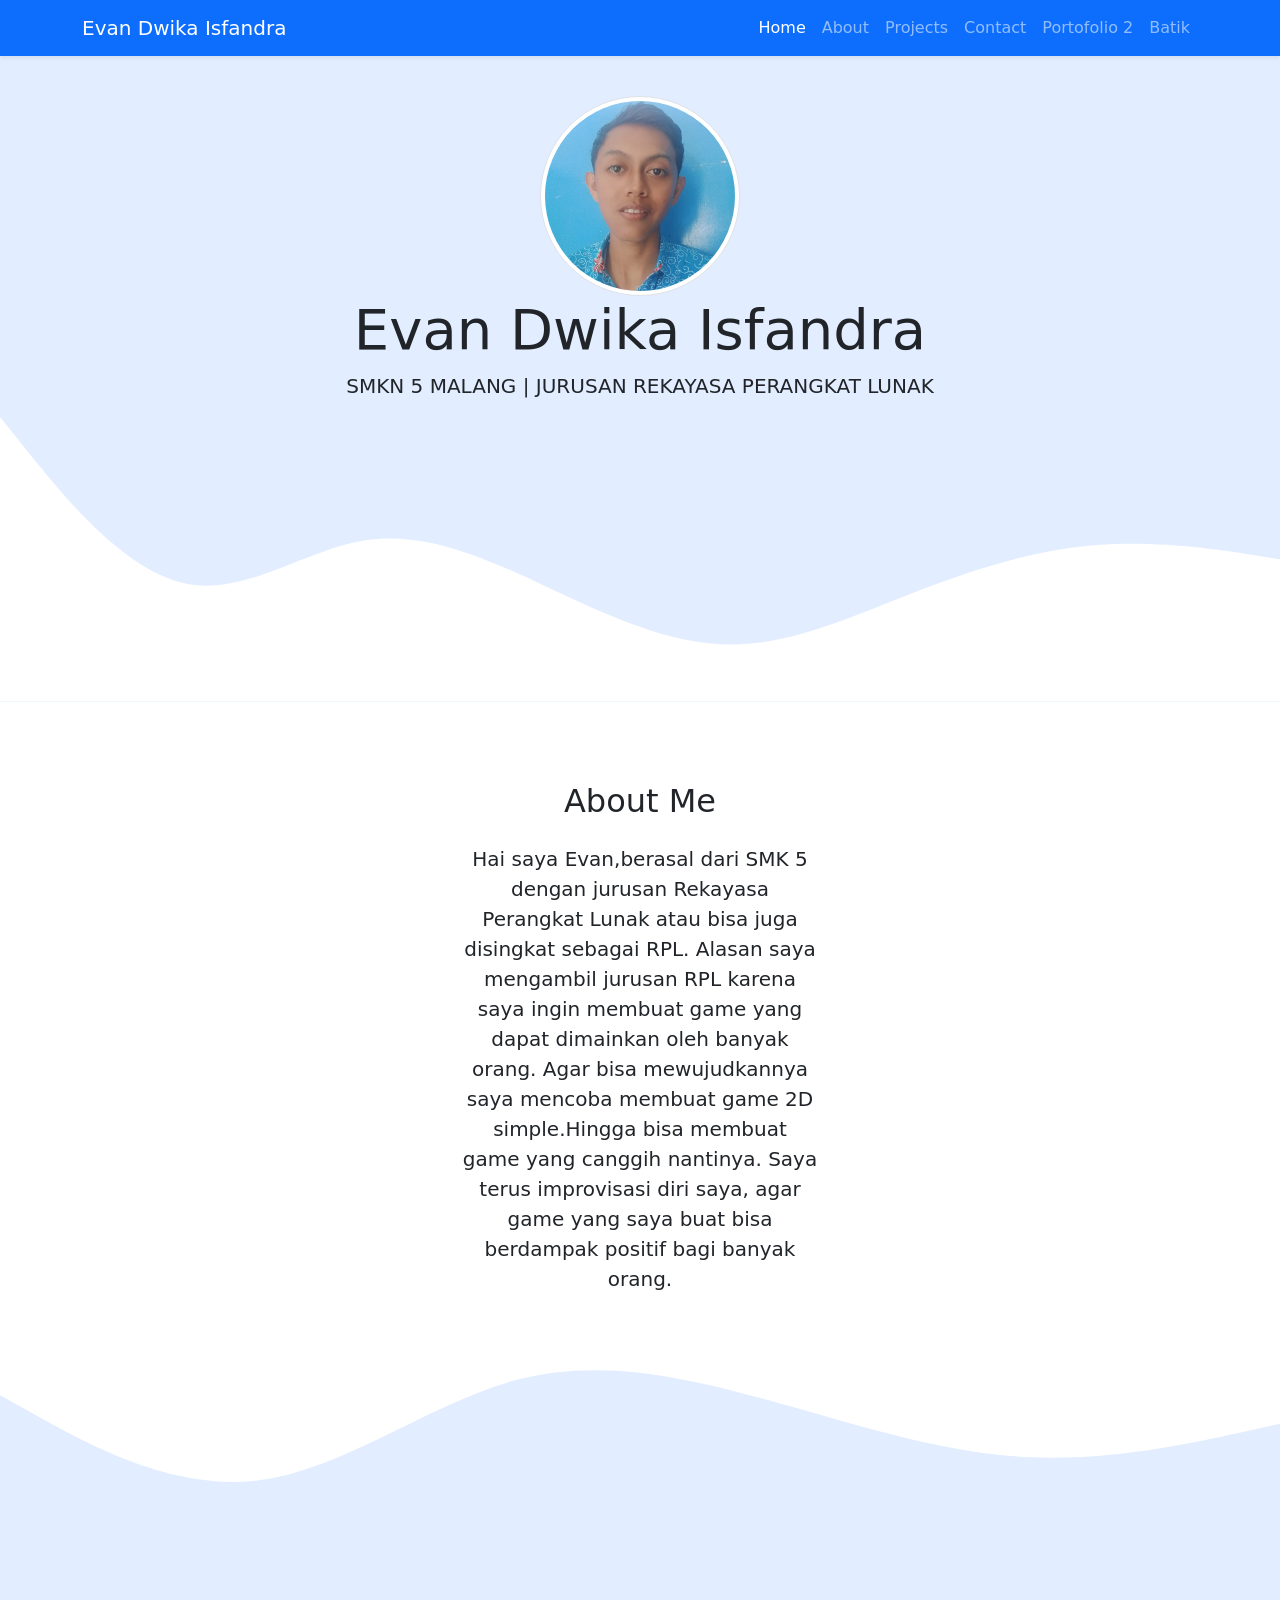
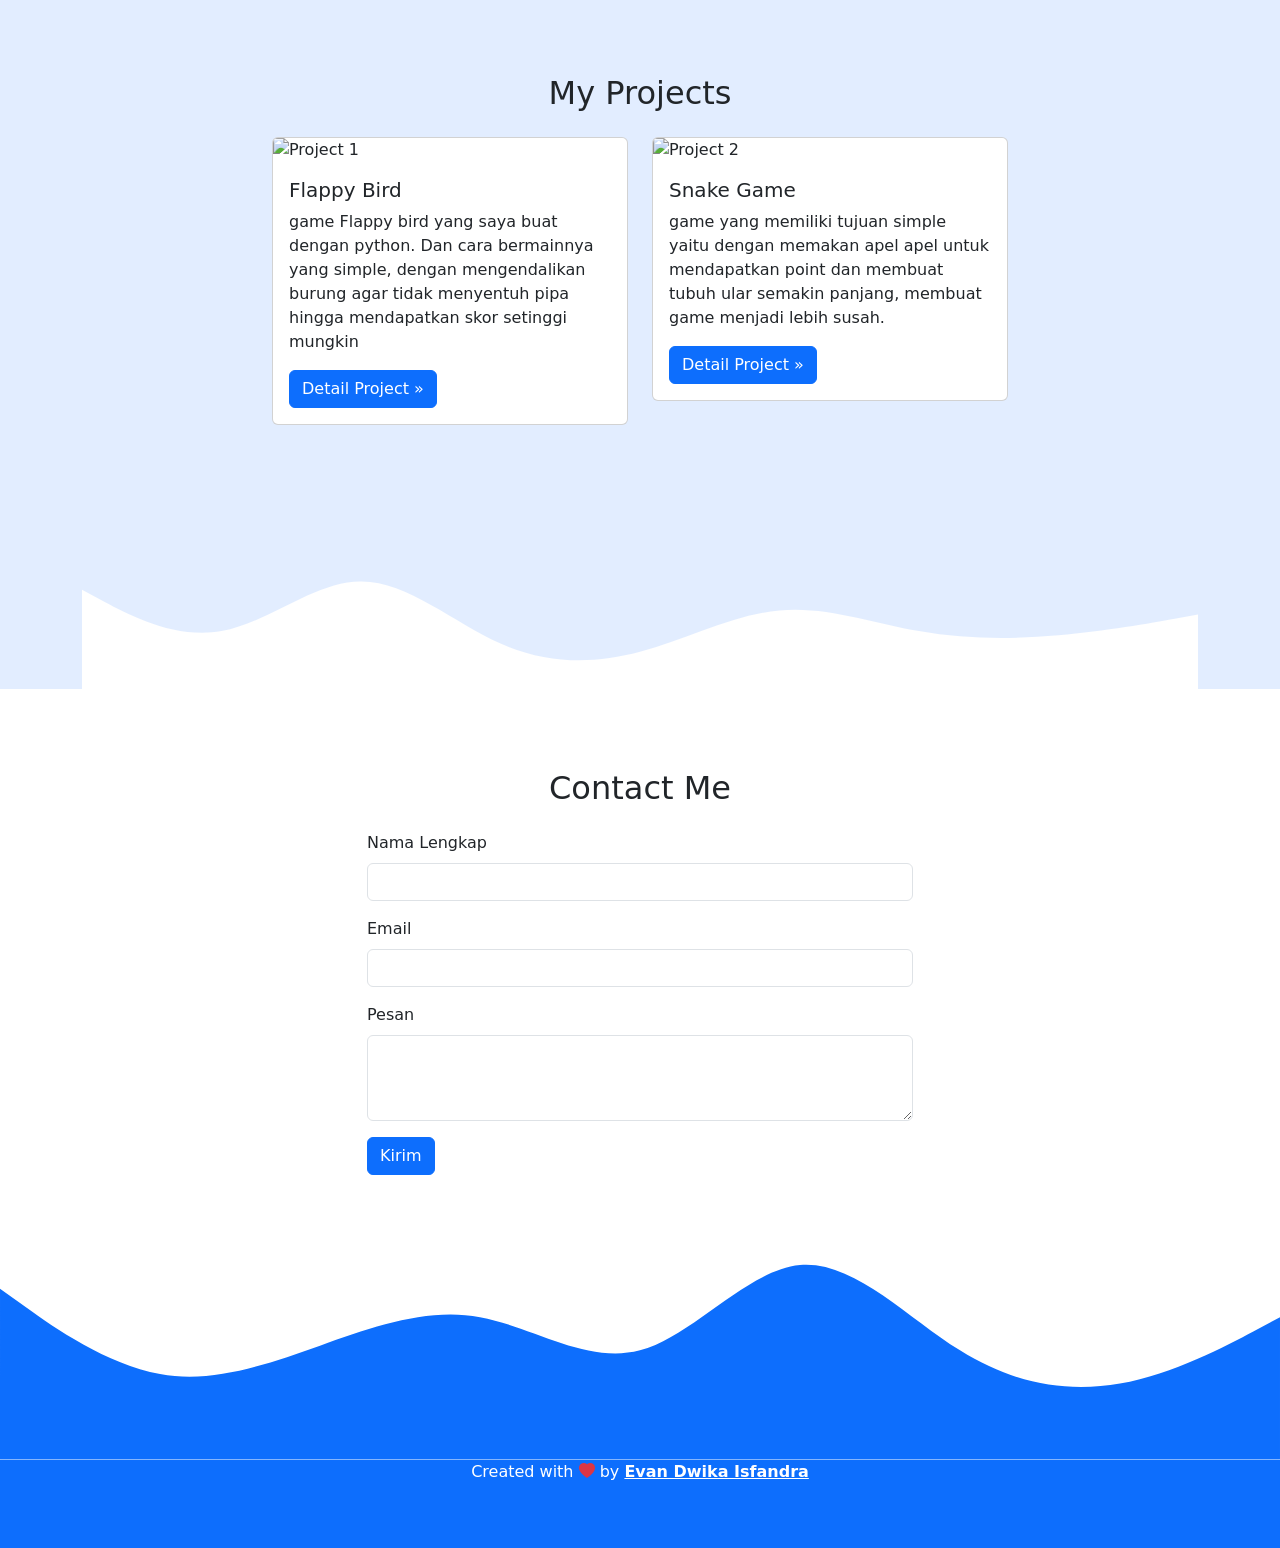
==== index.html @ 7aea58ec "first commit" ====
<!DOCTYPE html>
<html lang="en">

<head>
  <!-- Required meta tags -->
  <meta charset="utf-8" />
  <meta name="viewport" content="width=device-width, initial-scale=1" />

  <!-- Bootstrap CSS -->
  <link href="https://cdn.jsdelivr.net/npm/bootstrap@5.0.0-beta2/dist/css/bootstrap.min.css" rel="stylesheet"
    integrity="sha384-BmbxuPwQa2lc/FVzBcNJ7UAyJxM6wuqIj61tLrc4wSX0szH/Ev+nYRRuWlolflfl" crossorigin="anonymous" />

  <!-- Bootstrap Icons -->
  <link rel="stylesheet" href="https://cdn.jsdelivr.net/npm/bootstrap-icons@1.3.0/font/bootstrap-icons.css" />

  <!-- My CSS -->
  <link rel="stylesheet" href="style.css" />

  <title>My Portfolio | Evan Dwika Isfandra</title>
</head>

<body id="home">
  <!-- Navbar -->
  <nav class="navbar navbar-expand-lg navbar-dark bg-primary shadow-sm fixed-top" id="navbar">
    <div class="container">
      <a class="navbar-brand" href="#">Evan Dwika Isfandra</a>
      <button class="navbar-toggler" type="button" data-bs-toggle="collapse" data-bs-target="#navbarNav"
        aria-controls="navbarNav" aria-expanded="false" aria-label="Toggle navigation">
        <span class="navbar-toggler-icon"></span>
      </button>
      <div class="collapse navbar-collapse" id="navbarNav">
        <ul class="navbar-nav ms-auto">
          <li class="nav-item">
            <a class="nav-link active" aria-current="page" href="#home">Home</a>
          </li>
          <li class="nav-item">
            <a class="nav-link" href="#about">About</a>
          </li>
          <li class="nav-item">
            <a class="nav-link" href="#projects">Projects</a>
          </li>
          <li class="nav-item">
            <a class="nav-link" href="#contact">Contact</a>
          </li>
          <li class="nav-item">
            <a class="nav-link" href="index2.html">Portofolio 2</a>
          </li>
          <li class="nav-item">
            <a class="nav-link" href="batik/">Batik</a>
          </li>
        </ul>
      </div>
    </div>
  </nav>
  <!-- Akhir Navbar -->

  <!-- Jumbotron -->
  <section class="jumbotron text-center">
    <img src="WhatsApp Image 2025-07-24 at 10.12.12.jpeg" alt="Evan Dwika Isfandra" width="200"
      class="rounded-circle img-thumbnail" />
    <h1 class="display-4">Evan Dwika Isfandra</h1>
    <p class="lead">SMKN 5 MALANG | JURUSAN REKAYASA PERANGKAT LUNAK</p>
    <svg xmlns="http://www.w3.org/2000/svg" viewBox="0 0 1440 320">
      <path fill="#ffffff" fill-opacity="1"
        d="M0,0L34.3,42.7C68.6,85,137,171,206,186.7C274.3,203,343,149,411,138.7C480,128,549,160,617,192C685.7,224,754,256,823,256C891.4,256,960,224,1029,197.3C1097.1,171,1166,149,1234,144C1302.9,139,1371,149,1406,154.7L1440,160L1440,320L1405.7,320C1371.4,320,1303,320,1234,320C1165.7,320,1097,320,1029,320C960,320,891,320,823,320C754.3,320,686,320,617,320C548.6,320,480,320,411,320C342.9,320,274,320,206,320C137.1,320,69,320,34,320L0,320Z">
      </path>
    </svg>
  </section>
  <!-- Akhir Jumbotron -->

  <!-- About -->
  <section id="about">
    <div class="container">
      <div class="row text-center mb-3">
        <div class="col">
          <h2>About Me</h2>
        </div>
      </div>
      <div class="row justify-content-center fs-5 text-center">
        <div class="col-md-4">
          <p>Hai saya Evan,berasal dari SMK 5 dengan jurusan Rekayasa Perangkat Lunak atau bisa juga disingkat sebagai RPL. Alasan saya mengambil jurusan RPL karena saya ingin membuat game yang dapat dimainkan oleh banyak orang. Agar bisa mewujudkannya saya mencoba membuat game 2D simple.Hingga bisa membuat game yang canggih nantinya. Saya terus improvisasi diri saya, agar game yang saya buat bisa berdampak positif bagi banyak orang.  </p>
        </div>
      </div>
    </div>
    <svg xmlns="http://www.w3.org/2000/svg" viewBox="0 0 1440 320">
      <path fill="#e2edff" fill-opacity="10"
        d="M0,96L48,122.7C96,149,192,203,288,192C384,181,480,107,576,80C672,53,768,75,864,101.3C960,128,1056,160,1152,165.3C1248,171,1344,149,1392,138.7L1440,128L1440,320L1392,320C1344,320,1248,320,1152,320C1056,320,960,320,864,320C768,320,672,320,576,320C480,320,384,320,288,320C192,320,96,320,48,320L0,320Z">
      </path>
    </svg>
  </section>
  <!-- Akhir About -->

  <!-- Projects -->
  <section id="projects">
    <div class="container">
      <div class="row text-center mb-3">
        <div class="col">
          <h2>My Projects</h2>
        </div>
      </div>
      <div class="row justify-content-center">
        <div class="col-md-4 mb-3">
          <div class="card project-tile">
            <img src="https://thumb.viva.id/vivabandung/665x374/2024/09/13/66e43d80574c4-tampilan-game-flappy-bird_bandung.jpg" class="card-img-top" alt="Project 1" />
            <div class="card-body">
              <h5 class="card-title">Flappy Bird</h5>
              <p class="card-text">game Flappy bird yang saya buat dengan python. Dan cara bermainnya yang simple, dengan mengendalikan burung agar tidak menyentuh pipa hingga mendapatkan skor setinggi mungkin </p>
              <a href="https://sandhikagalih.github.io/twice-tribute-page/" target="_blank"
                class="btn btn-primary">Detail Project &raquo;</a>
            </div>
          </div>
        </div>
        <div class="col-md-4 mb-3">
          <div class="card project-tile">
            <img src="https://encrypted-tbn0.gstatic.com/images?q=tbn:ANd9GcQ0tL0SsrIbvxZwT_bL6ox1vkdPgZ5mLDSTYA&s" class="card-img-top" alt="Project 2" />
            <div class="card-body">
              <h5 class="card-title">Snake Game</h5>
              <p class="card-text">game yang memiliki tujuan simple yaitu dengan memakan apel apel untuk mendapatkan point dan membuat tubuh ular semakin panjang, membuat game menjadi lebih susah.</p>
              <a href="https://sandhikagalih.github.io/twice-survey-form/" target="_blank"
                class="btn btn-primary">Detail Project &raquo;</a>
            </div>
          </div>
        </div>
        
    <svg xmlns="http://www.w3.org/2000/svg" viewBox="0 0 1440 320">
      <path fill="#ffffff" fill-opacity="10"
        d="M0,192L30,208C60,224,120,256,180,245.3C240,235,300,181,360,181.3C420,181,480,235,540,261.3C600,288,660,288,720,272C780,256,840,224,900,218.7C960,213,1020,235,1080,245.3C1140,256,1200,256,1260,250.7C1320,245,1380,235,1410,229.3L1440,224L1440,320L1410,320C1380,320,1320,320,1260,320C1200,320,1140,320,1080,320C1020,320,960,320,900,320C840,320,780,320,720,320C660,320,600,320,540,320C480,320,420,320,360,320C300,320,240,320,180,320C120,320,60,320,30,320L0,320Z">
      </path>
    </svg>
  </section>
  <!-- Akhir Projects -->

  <!-- Contact -->
  <section id="contact">
    <div class="container">
      <div class="row text-center mb-3">
        <div class="col">
          <h2>Contact Me</h2>
        </div>
      </div>
      <div class="row justify-content-center">
        <div class="col-md-6">
          <div class="alert alert-success alert-dismissible fade show d-none my-alert" role="alert">
            <strong>Terimakasih!</strong> Pesan anda sudah kami terima.
            <button type="button" class="btn-close" data-bs-dismiss="alert" aria-label="Close"></button>
          </div>
          <form name="wpu-contact-form">
            <div class="mb-3">
              <label for="name" class="form-label">Nama Lengkap</label>
              <input type="text" class="form-control" id="name" aria-describedby="name" name="nama" />
            </div>
            <div class="mb-3">
              <label for="email" class="form-label">Email</label>
              <input type="email" class="form-control" id="email" aria-describedby="email" name="email" />
            </div>
            <div class="mb-3">
              <label for="pesan" class="form-label">Pesan</label>
              <textarea class="form-control" id="pesan" rows="3" name="pesan"></textarea>
            </div>
            <button type="submit" class="btn btn-primary btn-kirim">Kirim</button>

            <button class="btn btn-primary btn-loading d-none" type="button" disabled>
              <span class="spinner-border spinner-border-sm" role="status" aria-hidden="true"></span>
              Loading...
            </button>
          </form>
        </div>
      </div>
    </div>
    <svg xmlns="http://www.w3.org/2000/svg" viewBox="0 0 1440 320">
      <path fill="#0d6efd" fill-opacity="10"
        d="M0,128L30,149.3C60,171,120,213,180,224C240,235,300,213,360,192C420,171,480,149,540,160C600,171,660,213,720,197.3C780,181,840,107,900,101.3C960,96,1020,160,1080,197.3C1140,235,1200,245,1260,234.7C1320,224,1380,192,1410,176L1440,160L1440,320L1410,320C1380,320,1320,320,1260,320C1200,320,1140,320,1080,320C1020,320,960,320,900,320C840,320,780,320,720,320C660,320,600,320,540,320C480,320,420,320,360,320C300,320,240,320,180,320C120,320,60,320,30,320L0,320Z">
      </path>
    </svg>
  </section>
  <!-- Akhir Contact -->

  <!-- Footer -->
  <footer class="bg-primary text-white text-center pb-5">
    <p>Created with <i class="bi bi-heart-fill text-danger"></i> by <a href="https://www.instagram.com/sandhikagalih/"
        class="text-white fw-bold">Evan Dwika Isfandra</a></p>
  </footer>
  <!-- Akhir Footer -->

  <script src="https://cdn.jsdelivr.net/npm/bootstrap@5.0.0-beta2/dist/js/bootstrap.bundle.min.js"
    integrity="sha384-b5kHyXgcpbZJO/tY9Ul7kGkf1S0CWuKcCD38l8YkeH8z8QjE0GmW1gYU5S9FOnJ0"
    crossorigin="anonymous"></script>

  <script>
    const scriptURL = 'https://script.google.com/macros/s/AKfycbzjWwvjJihKz3-24SxEnHM5XFjNPgQd_dv3uD_fgjLSp_4AAXsC6IC4C_ECvWyLkGsuBg/exec';
    const form = document.forms['wpu-contact-form'];
    const btnKirim = document.querySelector('.btn-kirim');
    const btnLoading = document.querySelector('.btn-loading');
    const myAlert = document.querySelector('.my-alert');

    form.addEventListener('submit', (e) => {
      e.preventDefault();
      // ketika tombol submit diklik
      // tampilkan tombol loading, hilangkan tombol kirim
      btnLoading.classList.toggle('d-none');
      btnKirim.classList.toggle('d-none');
      fetch(scriptURL, { method: 'POST', body: new FormData(form) })
        .then((response) => {
          // tampilkan tombol kirim, hilangkan tombol loading
          btnLoading.classList.toggle('d-none');
          btnKirim.classList.toggle('d-none');
          // tampilkan alert
          myAlert.classList.toggle('d-none');
          // reset formnya
          form.reset();
          console.log('Success!', response);
        })
        .catch((error) => console.error('Error!', error.message));
    });
  </script>
  <script src="https://cdn.freecodecamp.org/testable-projects-fcc/v1/bundle.js"></script>
</body>

</html>
---- style.css ----
.jumbotron {
  padding-top: 6rem;
  background-color: #e2edff;
}

.wave1 {
  position: absolute;
  bottom: 0;
  left: 0;
}

#projects {
  background-color: #e2edff;
}

section {
  padding-top: 5rem;
}

/* Media Query ketika dibuka di mobile */
@media (max-width: 576px) {
  .btn-github {
    width: 90%;
  }

  .navbar {
    background-color: black !important;
  }
}
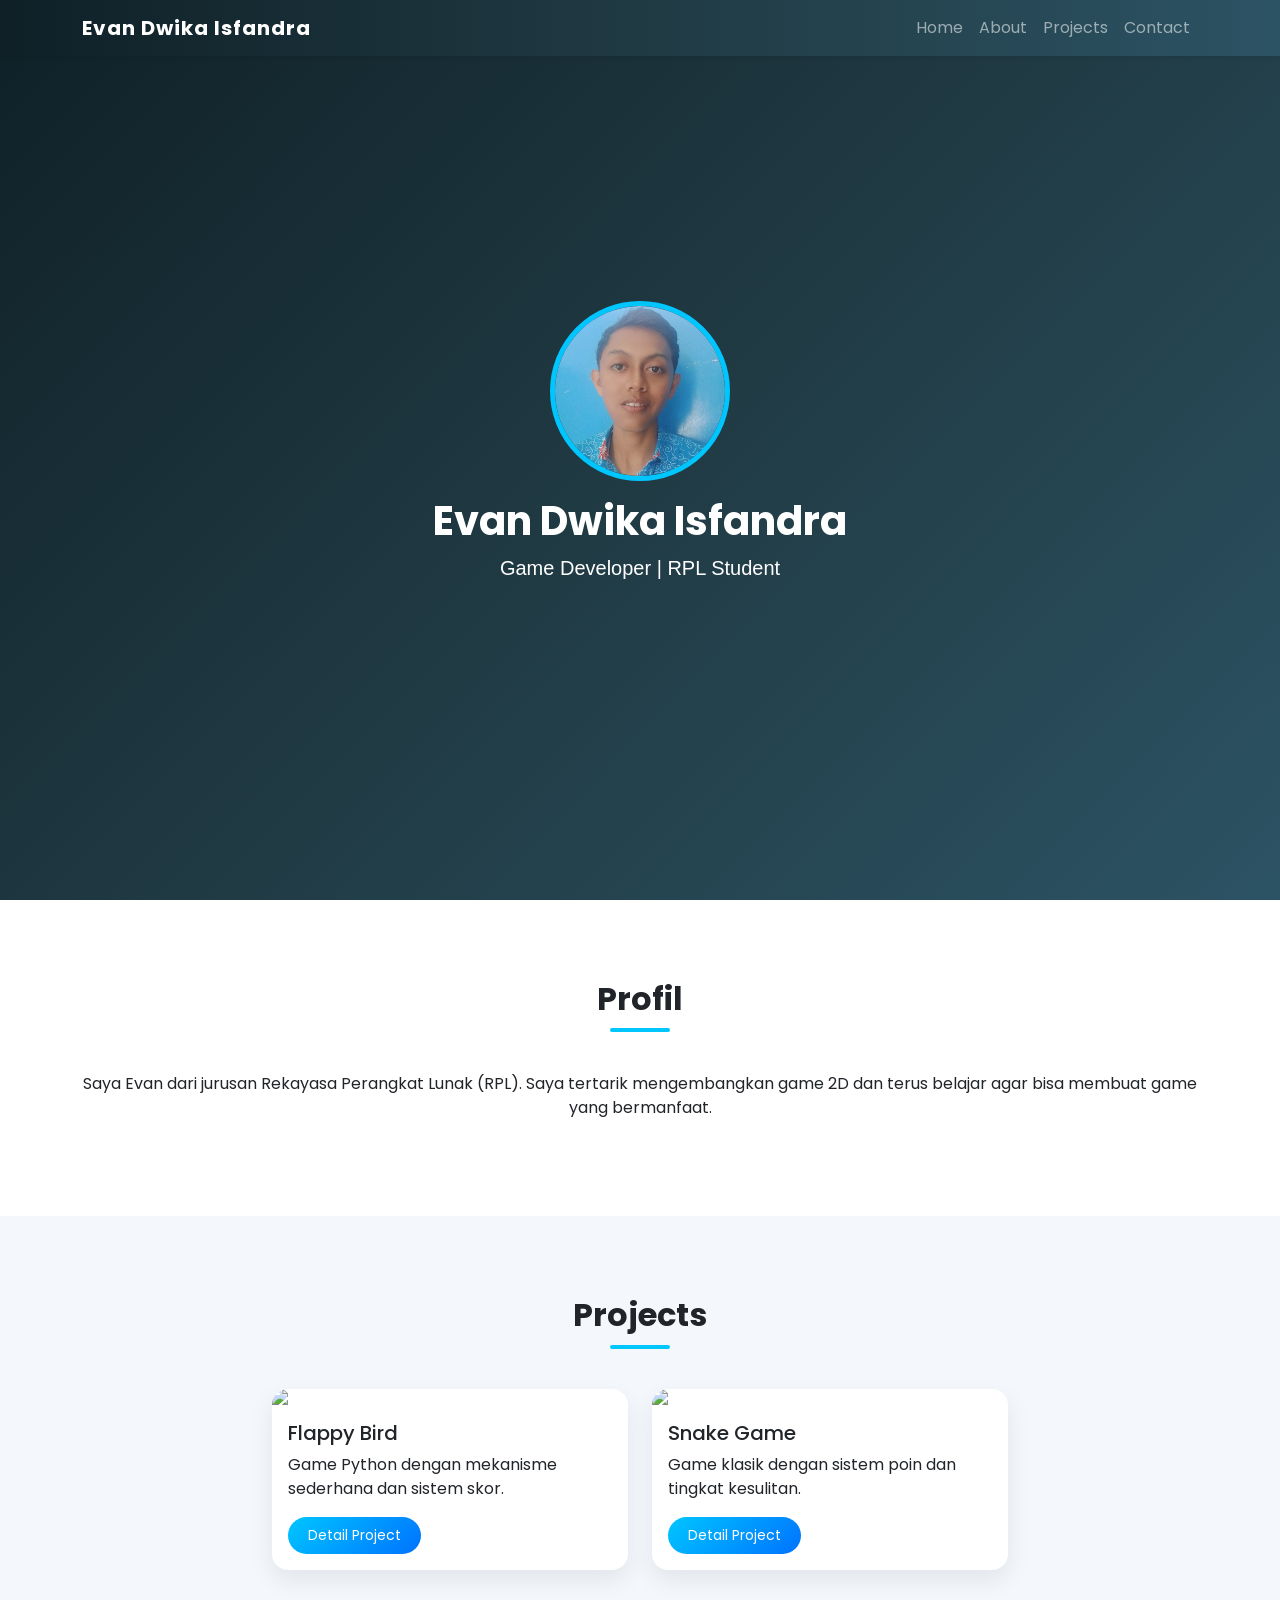
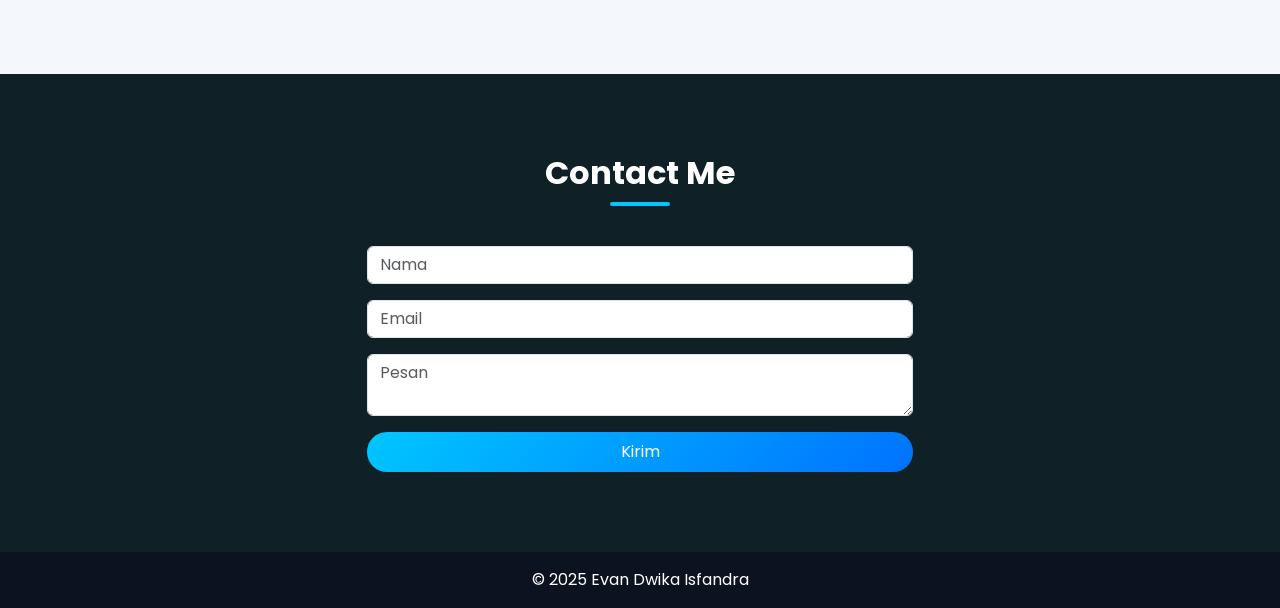
==== commit 749bc01f: "gak ada" ====
--- a/index.html
+++ b/index.html
@@ -1,219 +1,129 @@
 <!DOCTYPE html>
-<html lang="en">
+<html lang="id">
+<head>
+  <meta charset="UTF-8" />
+  <meta name="viewport" content="width=device-width, initial-scale=1.0" />
+  <title>Portofolio Evan Dwika Isfandra</title>
 
-<head>
-  <!-- Required meta tags -->
-  <meta charset="utf-8" />
-  <meta name="viewport" content="width=device-width, initial-scale=1" />
+  <!-- Bootstrap -->
+  <link href="https://cdn.jsdelivr.net/npm/bootstrap@5.3.2/dist/css/bootstrap.min.css" rel="stylesheet">
 
-  <!-- Bootstrap CSS -->
-  <link href="https://cdn.jsdelivr.net/npm/bootstrap@5.0.0-beta2/dist/css/bootstrap.min.css" rel="stylesheet"
-    integrity="sha384-BmbxuPwQa2lc/FVzBcNJ7UAyJxM6wuqIj61tLrc4wSX0szH/Ev+nYRRuWlolflfl" crossorigin="anonymous" />
+  <!-- Google Font -->
+  <link href="https://fonts.googleapis.com/css2?family=Poppins:wght@300;400;600;700&display=swap" rel="stylesheet">
 
-  <!-- Bootstrap Icons -->
-  <link rel="stylesheet" href="https://cdn.jsdelivr.net/npm/bootstrap-icons@1.3.0/font/bootstrap-icons.css" />
-
-  <!-- My CSS -->
-  <link rel="stylesheet" href="style.css" />
-
-  <title>My Portfolio | Evan Dwika Isfandra</title>
+  <style>
+    body { font-family: 'Poppins', sans-serif; background-color: #f4f7fb; scroll-behavior: smooth; }
+    .navbar { background: linear-gradient(90deg, #0f2027, #203a43, #2c5364); }
+    .navbar-brand { font-weight: 700; letter-spacing: 1px; }
+    .jumbotron { min-height: 100vh; background: linear-gradient(135deg, #0f2027, #203a43, #2c5364); color: white; display: flex; flex-direction: column; justify-content: center; align-items: center; text-align: center; padding-top: 5rem; }
+    .jumbotron img { width: 180px; border-radius: 50%; border: 5px solid #00c6ff; margin-bottom: 1rem; }
+    section { padding: 80px 0; }
+    .section-title { font-weight: 700; margin-bottom: 40px; position: relative; text-align: center; }
+    .section-title::after { content: ''; width: 60px; height: 4px; background: #00c6ff; display: block; margin: 10px auto 0; border-radius: 2px; }
+    .card { border: none; border-radius: 16px; box-shadow: 0 10px 25px rgba(0,0,0,0.08); }
+    .card img { border-top-left-radius: 16px; border-top-right-radius: 16px; }
+    .btn-primary { background: linear-gradient(135deg, #00c6ff, #0072ff); border: none; border-radius: 30px; padding: 8px 20px; }
+    #contact { background: #0f2027; color: white; }
+    footer { background: #0b1320; }
+  </style>
 </head>
 
-<body id="home">
-  <!-- Navbar -->
-  <nav class="navbar navbar-expand-lg navbar-dark bg-primary shadow-sm fixed-top" id="navbar">
-    <div class="container">
-      <a class="navbar-brand" href="#">Evan Dwika Isfandra</a>
-      <button class="navbar-toggler" type="button" data-bs-toggle="collapse" data-bs-target="#navbarNav"
-        aria-controls="navbarNav" aria-expanded="false" aria-label="Toggle navigation">
-        <span class="navbar-toggler-icon"></span>
-      </button>
-      <div class="collapse navbar-collapse" id="navbarNav">
-        <ul class="navbar-nav ms-auto">
-          <li class="nav-item">
-            <a class="nav-link active" aria-current="page" href="#home">Home</a>
-          </li>
-          <li class="nav-item">
-            <a class="nav-link" href="#about">About</a>
-          </li>
-          <li class="nav-item">
-            <a class="nav-link" href="#projects">Projects</a>
-          </li>
-          <li class="nav-item">
-            <a class="nav-link" href="#contact">Contact</a>
-          </li>
-          <li class="nav-item">
-            <a class="nav-link" href="index2.html">Portofolio 2</a>
-          </li>
-          <li class="nav-item">
-            <a class="nav-link" href="batik/">Batik</a>
-          </li>
-        </ul>
+<body>
+
+<!-- NAVBAR -->
+<nav class="navbar navbar-expand-lg navbar-dark fixed-top shadow-sm">
+  <div class="container">
+    <a class="navbar-brand" href="#">Evan Dwika Isfandra</a>
+    <button class="navbar-toggler" data-bs-toggle="collapse" data-bs-target="#navbarNav">
+      <span class="navbar-toggler-icon"></span>
+    </button>
+    <div class="collapse navbar-collapse" id="navbarNav">
+      <ul class="navbar-nav ms-auto">
+        <li class="nav-item"><a class="nav-link" href="#home">Home</a></li>
+        <li class="nav-item"><a class="nav-link" href="#about">About</a></li>
+        <li class="nav-item"><a class="nav-link" href="#projects">Projects</a></li>
+        <li class="nav-item"><a class="nav-link" href="#contact">Contact</a></li>
+      </ul>
+    </div>
+  </div>
+</nav>
+
+<!-- JUMBOTRON -->
+<section class="jumbotron" id="home">
+  <img src="WhatsApp Image 2025-07-24 at 10.12.12.jpeg">
+  <h1 class="fw-bold">Evan Dwika Isfandra</h1>
+  <p class="lead">Game Developer | RPL Student</p>
+</section>
+
+<!-- ABOUT -->
+<section id="about" class="bg-white">
+  <div class="container">
+    <h2 class="section-title">Profil</h2>
+    <p class="text-center">
+      Saya Evan dari jurusan Rekayasa Perangkat Lunak (RPL).
+      Saya tertarik mengembangkan game 2D dan terus belajar
+      agar bisa membuat game yang bermanfaat.
+    </p>
+  </div>
+</section>
+
+<!-- PROJECTS -->
+<section id="projects">
+  <div class="container">
+    <h2 class="section-title">Projects</h2>
+    <div class="row justify-content-center">
+
+      <!-- FLAPPY -->
+      <div class="col-md-4 mb-4">
+        <div class="card">
+          <img src="https://thumb.viva.id/vivabandung/665x374/2024/09/13/66e43d80574c4-tampilan-game-flappy-bird_bandung.jpg" class="card-img-top">
+          <div class="card-body">
+            <h5>Flappy Bird</h5>
+            <p>Game Python dengan mekanisme sederhana dan sistem skor.</p>
+            <a href="projects-detail.html#flappy" class="btn btn-primary btn-sm">
+              Detail Project
+            </a>
+          </div>
+        </div>
+      </div>
+
+      <!-- SNAKE -->
+      <div class="col-md-4 mb-4">
+        <div class="card">
+          <img src="https://encrypted-tbn0.gstatic.com/images?q=tbn:ANd9GcQ0tL0SsrIbvxZwT_bL6ox1vkdPgZ5mLDSTYA&s" class="card-img-top">
+          <div class="card-body">
+            <h5>Snake Game</h5>
+            <p>Game klasik dengan sistem poin dan tingkat kesulitan.</p>
+            <a href="projects-detail.html#snake" class="btn btn-primary btn-sm">
+              Detail Project
+            </a>
+          </div>
+        </div>
+      </div>
+
+    </div>
+  </div>
+</section>
+
+<!-- CONTACT -->
+<section id="contact">
+  <div class="container">
+    <h2 class="section-title">Contact Me</h2>
+    <div class="row justify-content-center">
+      <div class="col-md-6">
+        <input class="form-control mb-3" placeholder="Nama">
+        <input class="form-control mb-3" placeholder="Email">
+        <textarea class="form-control mb-3" placeholder="Pesan"></textarea>
+        <button class="btn btn-primary w-100">Kirim</button>
       </div>
     </div>
-  </nav>
-  <!-- Akhir Navbar -->
+  </div>
+</section>
 
-  <!-- Jumbotron -->
-  <section class="jumbotron text-center">
-    <img src="WhatsApp Image 2025-07-24 at 10.12.12.jpeg" alt="Evan Dwika Isfandra" width="200"
-      class="rounded-circle img-thumbnail" />
-    <h1 class="display-4">Evan Dwika Isfandra</h1>
-    <p class="lead">SMKN 5 MALANG | JURUSAN REKAYASA PERANGKAT LUNAK</p>
-    <svg xmlns="http://www.w3.org/2000/svg" viewBox="0 0 1440 320">
-      <path fill="#ffffff" fill-opacity="1"
-        d="M0,0L34.3,42.7C68.6,85,137,171,206,186.7C274.3,203,343,149,411,138.7C480,128,549,160,617,192C685.7,224,754,256,823,256C891.4,256,960,224,1029,197.3C1097.1,171,1166,149,1234,144C1302.9,139,1371,149,1406,154.7L1440,160L1440,320L1405.7,320C1371.4,320,1303,320,1234,320C1165.7,320,1097,320,1029,320C960,320,891,320,823,320C754.3,320,686,320,617,320C548.6,320,480,320,411,320C342.9,320,274,320,206,320C137.1,320,69,320,34,320L0,320Z">
-      </path>
-    </svg>
-  </section>
-  <!-- Akhir Jumbotron -->
+<footer class="text-white text-center py-3">
+  &copy; 2025 Evan Dwika Isfandra
+</footer>
 
-  <!-- About -->
-  <section id="about">
-    <div class="container">
-      <div class="row text-center mb-3">
-        <div class="col">
-          <h2>About Me</h2>
-        </div>
-      </div>
-      <div class="row justify-content-center fs-5 text-center">
-        <div class="col-md-4">
-          <p>Hai saya Evan,berasal dari SMK 5 dengan jurusan Rekayasa Perangkat Lunak atau bisa juga disingkat sebagai RPL. Alasan saya mengambil jurusan RPL karena saya ingin membuat game yang dapat dimainkan oleh banyak orang. Agar bisa mewujudkannya saya mencoba membuat game 2D simple.Hingga bisa membuat game yang canggih nantinya. Saya terus improvisasi diri saya, agar game yang saya buat bisa berdampak positif bagi banyak orang.  </p>
-        </div>
-      </div>
-    </div>
-    <svg xmlns="http://www.w3.org/2000/svg" viewBox="0 0 1440 320">
-      <path fill="#e2edff" fill-opacity="10"
-        d="M0,96L48,122.7C96,149,192,203,288,192C384,181,480,107,576,80C672,53,768,75,864,101.3C960,128,1056,160,1152,165.3C1248,171,1344,149,1392,138.7L1440,128L1440,320L1392,320C1344,320,1248,320,1152,320C1056,320,960,320,864,320C768,320,672,320,576,320C480,320,384,320,288,320C192,320,96,320,48,320L0,320Z">
-      </path>
-    </svg>
-  </section>
-  <!-- Akhir About -->
-
-  <!-- Projects -->
-  <section id="projects">
-    <div class="container">
-      <div class="row text-center mb-3">
-        <div class="col">
-          <h2>My Projects</h2>
-        </div>
-      </div>
-      <div class="row justify-content-center">
-        <div class="col-md-4 mb-3">
-          <div class="card project-tile">
-            <img src="https://thumb.viva.id/vivabandung/665x374/2024/09/13/66e43d80574c4-tampilan-game-flappy-bird_bandung.jpg" class="card-img-top" alt="Project 1" />
-            <div class="card-body">
-              <h5 class="card-title">Flappy Bird</h5>
-              <p class="card-text">game Flappy bird yang saya buat dengan python. Dan cara bermainnya yang simple, dengan mengendalikan burung agar tidak menyentuh pipa hingga mendapatkan skor setinggi mungkin </p>
-              <a href="https://sandhikagalih.github.io/twice-tribute-page/" target="_blank"
-                class="btn btn-primary">Detail Project &raquo;</a>
-            </div>
-          </div>
-        </div>
-        <div class="col-md-4 mb-3">
-          <div class="card project-tile">
-            <img src="https://encrypted-tbn0.gstatic.com/images?q=tbn:ANd9GcQ0tL0SsrIbvxZwT_bL6ox1vkdPgZ5mLDSTYA&s" class="card-img-top" alt="Project 2" />
-            <div class="card-body">
-              <h5 class="card-title">Snake Game</h5>
-              <p class="card-text">game yang memiliki tujuan simple yaitu dengan memakan apel apel untuk mendapatkan point dan membuat tubuh ular semakin panjang, membuat game menjadi lebih susah.</p>
-              <a href="https://sandhikagalih.github.io/twice-survey-form/" target="_blank"
-                class="btn btn-primary">Detail Project &raquo;</a>
-            </div>
-          </div>
-        </div>
-        
-    <svg xmlns="http://www.w3.org/2000/svg" viewBox="0 0 1440 320">
-      <path fill="#ffffff" fill-opacity="10"
-        d="M0,192L30,208C60,224,120,256,180,245.3C240,235,300,181,360,181.3C420,181,480,235,540,261.3C600,288,660,288,720,272C780,256,840,224,900,218.7C960,213,1020,235,1080,245.3C1140,256,1200,256,1260,250.7C1320,245,1380,235,1410,229.3L1440,224L1440,320L1410,320C1380,320,1320,320,1260,320C1200,320,1140,320,1080,320C1020,320,960,320,900,320C840,320,780,320,720,320C660,320,600,320,540,320C480,320,420,320,360,320C300,320,240,320,180,320C120,320,60,320,30,320L0,320Z">
-      </path>
-    </svg>
-  </section>
-  <!-- Akhir Projects -->
-
-  <!-- Contact -->
-  <section id="contact">
-    <div class="container">
-      <div class="row text-center mb-3">
-        <div class="col">
-          <h2>Contact Me</h2>
-        </div>
-      </div>
-      <div class="row justify-content-center">
-        <div class="col-md-6">
-          <div class="alert alert-success alert-dismissible fade show d-none my-alert" role="alert">
-            <strong>Terimakasih!</strong> Pesan anda sudah kami terima.
-            <button type="button" class="btn-close" data-bs-dismiss="alert" aria-label="Close"></button>
-          </div>
-          <form name="wpu-contact-form">
-            <div class="mb-3">
-              <label for="name" class="form-label">Nama Lengkap</label>
-              <input type="text" class="form-control" id="name" aria-describedby="name" name="nama" />
-            </div>
-            <div class="mb-3">
-              <label for="email" class="form-label">Email</label>
-              <input type="email" class="form-control" id="email" aria-describedby="email" name="email" />
-            </div>
-            <div class="mb-3">
-              <label for="pesan" class="form-label">Pesan</label>
-              <textarea class="form-control" id="pesan" rows="3" name="pesan"></textarea>
-            </div>
-            <button type="submit" class="btn btn-primary btn-kirim">Kirim</button>
-
-            <button class="btn btn-primary btn-loading d-none" type="button" disabled>
-              <span class="spinner-border spinner-border-sm" role="status" aria-hidden="true"></span>
-              Loading...
-            </button>
-          </form>
-        </div>
-      </div>
-    </div>
-    <svg xmlns="http://www.w3.org/2000/svg" viewBox="0 0 1440 320">
-      <path fill="#0d6efd" fill-opacity="10"
-        d="M0,128L30,149.3C60,171,120,213,180,224C240,235,300,213,360,192C420,171,480,149,540,160C600,171,660,213,720,197.3C780,181,840,107,900,101.3C960,96,1020,160,1080,197.3C1140,235,1200,245,1260,234.7C1320,224,1380,192,1410,176L1440,160L1440,320L1410,320C1380,320,1320,320,1260,320C1200,320,1140,320,1080,320C1020,320,960,320,900,320C840,320,780,320,720,320C660,320,600,320,540,320C480,320,420,320,360,320C300,320,240,320,180,320C120,320,60,320,30,320L0,320Z">
-      </path>
-    </svg>
-  </section>
-  <!-- Akhir Contact -->
-
-  <!-- Footer -->
-  <footer class="bg-primary text-white text-center pb-5">
-    <p>Created with <i class="bi bi-heart-fill text-danger"></i> by <a href="https://www.instagram.com/sandhikagalih/"
-        class="text-white fw-bold">Evan Dwika Isfandra</a></p>
-  </footer>
-  <!-- Akhir Footer -->
-
-  <script src="https://cdn.jsdelivr.net/npm/bootstrap@5.0.0-beta2/dist/js/bootstrap.bundle.min.js"
-    integrity="sha384-b5kHyXgcpbZJO/tY9Ul7kGkf1S0CWuKcCD38l8YkeH8z8QjE0GmW1gYU5S9FOnJ0"
-    crossorigin="anonymous"></script>
-
-  <script>
-    const scriptURL = 'https://script.google.com/macros/s/AKfycbzjWwvjJihKz3-24SxEnHM5XFjNPgQd_dv3uD_fgjLSp_4AAXsC6IC4C_ECvWyLkGsuBg/exec';
-    const form = document.forms['wpu-contact-form'];
-    const btnKirim = document.querySelector('.btn-kirim');
-    const btnLoading = document.querySelector('.btn-loading');
-    const myAlert = document.querySelector('.my-alert');
-
-    form.addEventListener('submit', (e) => {
-      e.preventDefault();
-      // ketika tombol submit diklik
-      // tampilkan tombol loading, hilangkan tombol kirim
-      btnLoading.classList.toggle('d-none');
-      btnKirim.classList.toggle('d-none');
-      fetch(scriptURL, { method: 'POST', body: new FormData(form) })
-        .then((response) => {
-          // tampilkan tombol kirim, hilangkan tombol loading
-          btnLoading.classList.toggle('d-none');
-          btnKirim.classList.toggle('d-none');
-          // tampilkan alert
-          myAlert.classList.toggle('d-none');
-          // reset formnya
-          form.reset();
-          console.log('Success!', response);
-        })
-        .catch((error) => console.error('Error!', error.message));
-    });
-  </script>
-  <script src="https://cdn.freecodecamp.org/testable-projects-fcc/v1/bundle.js"></script>
+<script src="https://cdn.jsdelivr.net/npm/bootstrap@5.3.2/dist/js/bootstrap.bundle.min.js"></script>
 </body>
-
 </html>
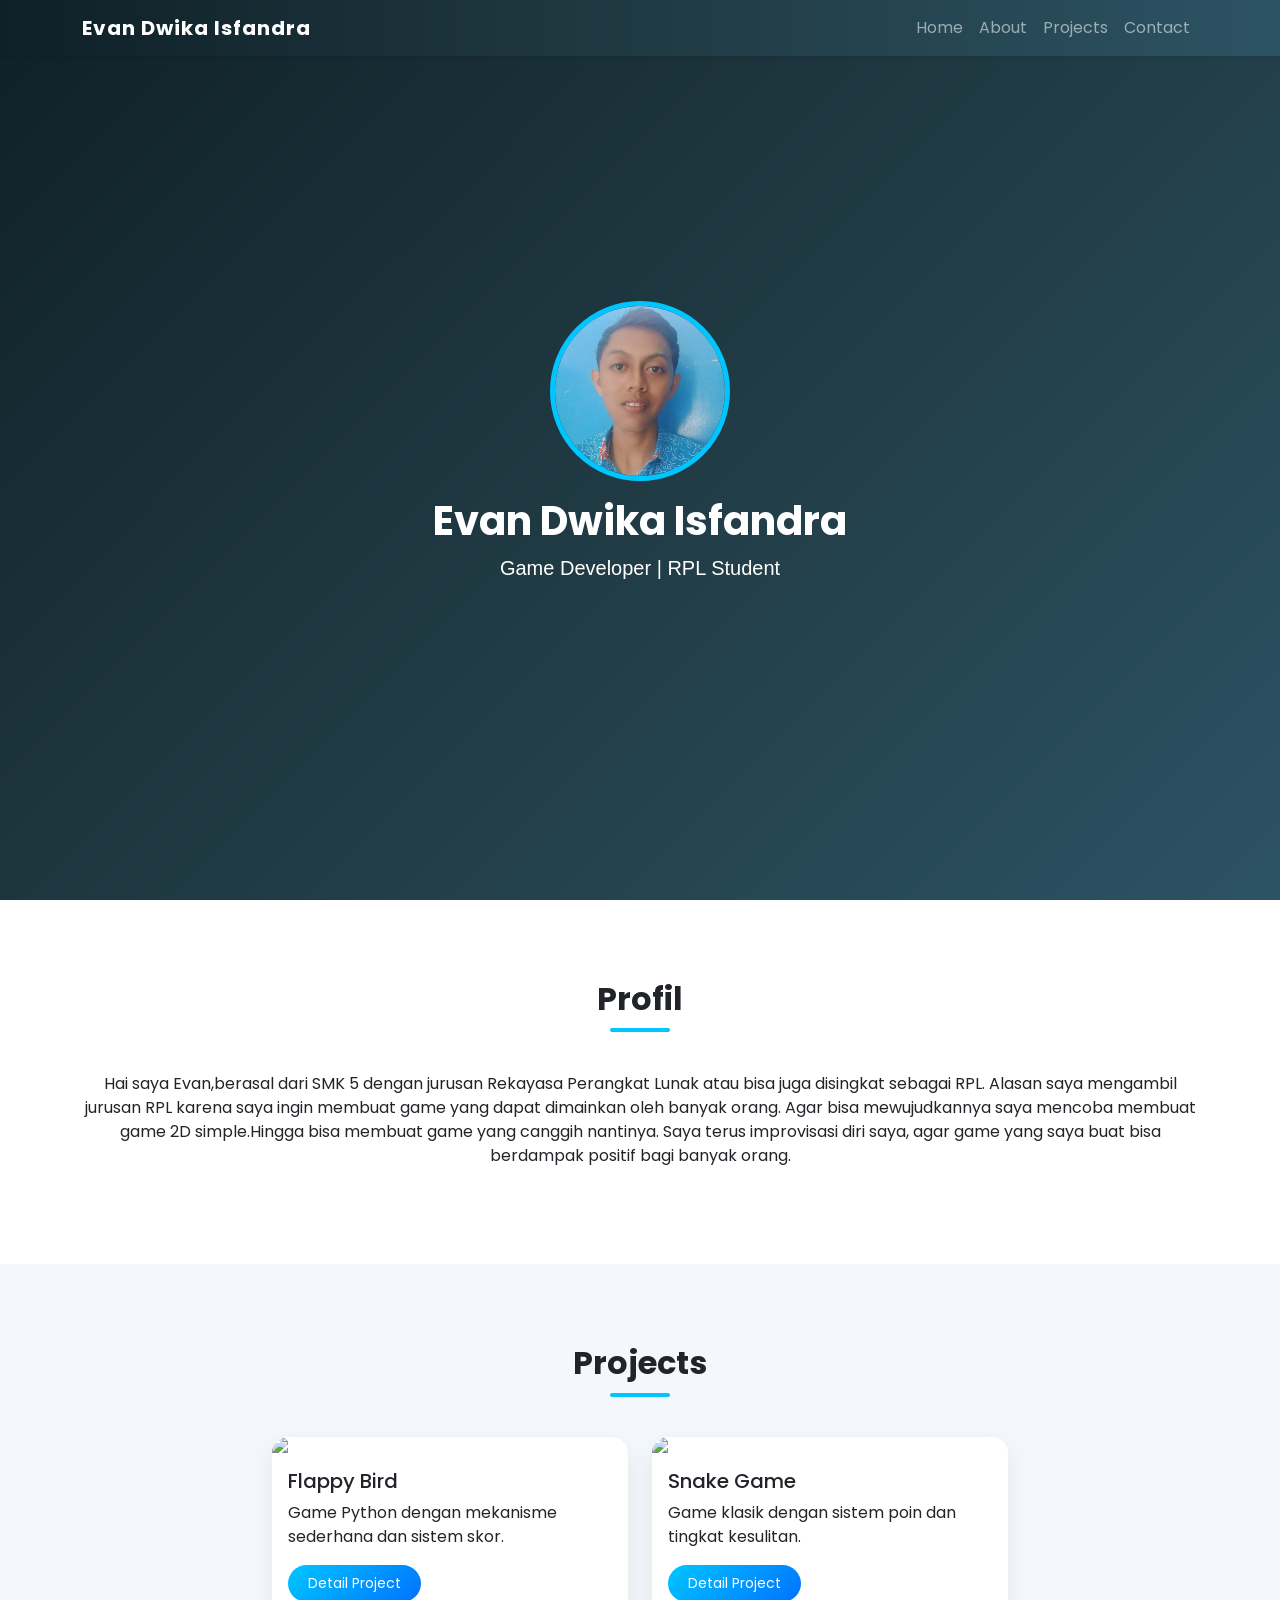
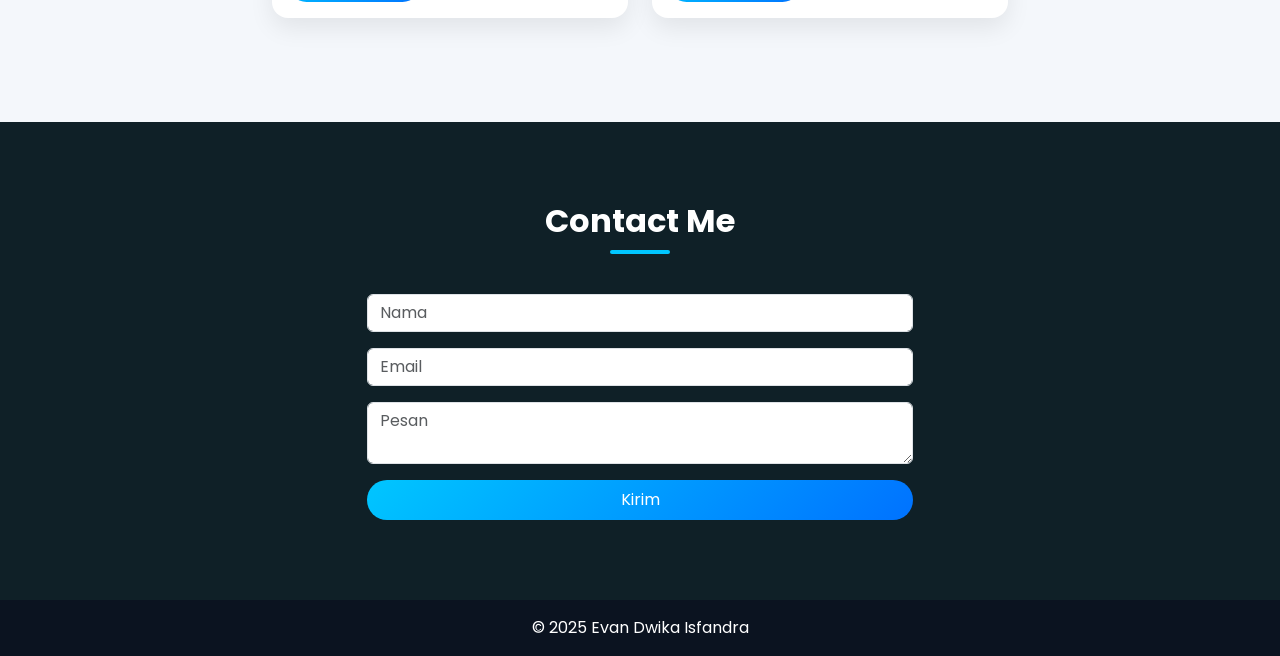
==== commit 378ae438: "update ey" ====
--- a/index.html
+++ b/index.html
@@ -60,9 +60,7 @@
   <div class="container">
     <h2 class="section-title">Profil</h2>
     <p class="text-center">
-      Saya Evan dari jurusan Rekayasa Perangkat Lunak (RPL).
-      Saya tertarik mengembangkan game 2D dan terus belajar
-      agar bisa membuat game yang bermanfaat.
+      Hai saya Evan,berasal dari SMK 5 dengan jurusan Rekayasa Perangkat Lunak atau bisa juga disingkat sebagai RPL. Alasan saya mengambil jurusan RPL karena saya ingin membuat game yang dapat dimainkan oleh banyak orang. Agar bisa mewujudkannya saya mencoba membuat game 2D simple.Hingga bisa membuat game yang canggih nantinya. Saya terus improvisasi diri saya, agar game yang saya buat bisa berdampak positif bagi banyak orang. 
     </p>
   </div>
 </section>
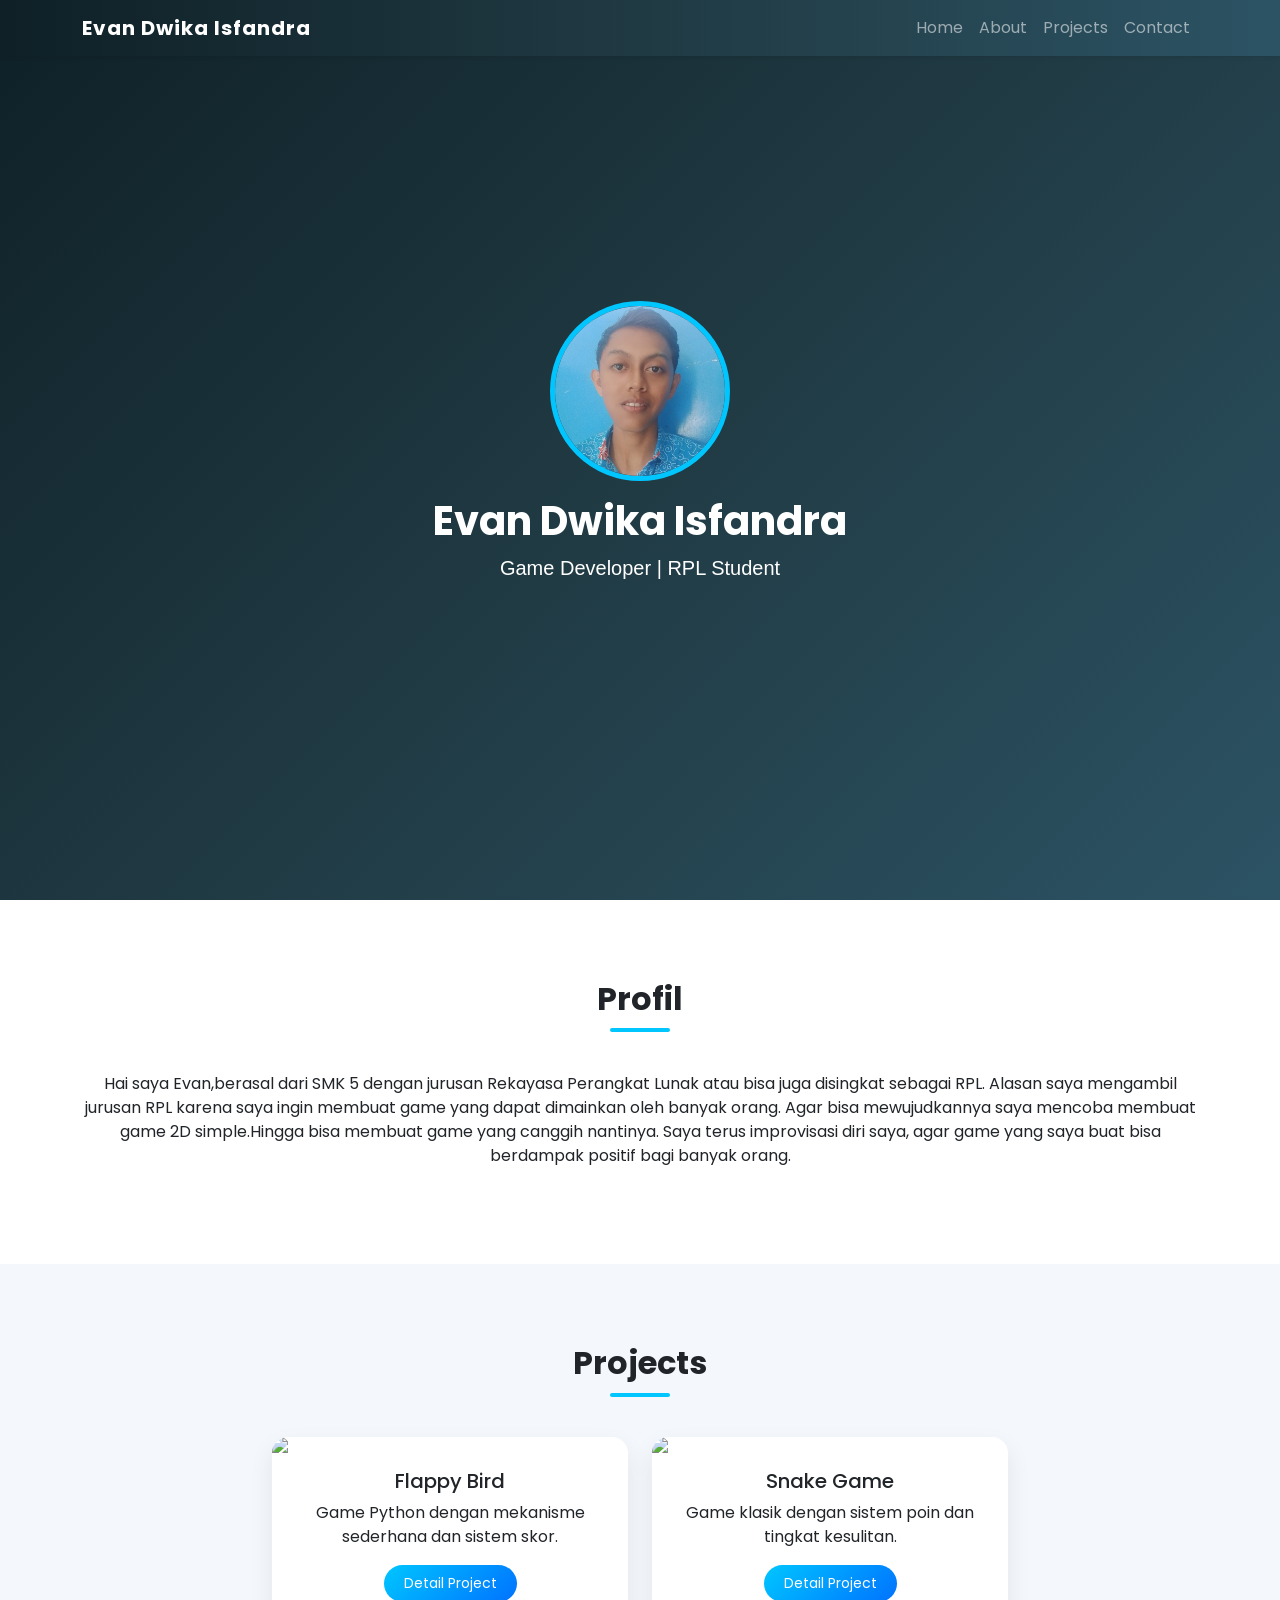
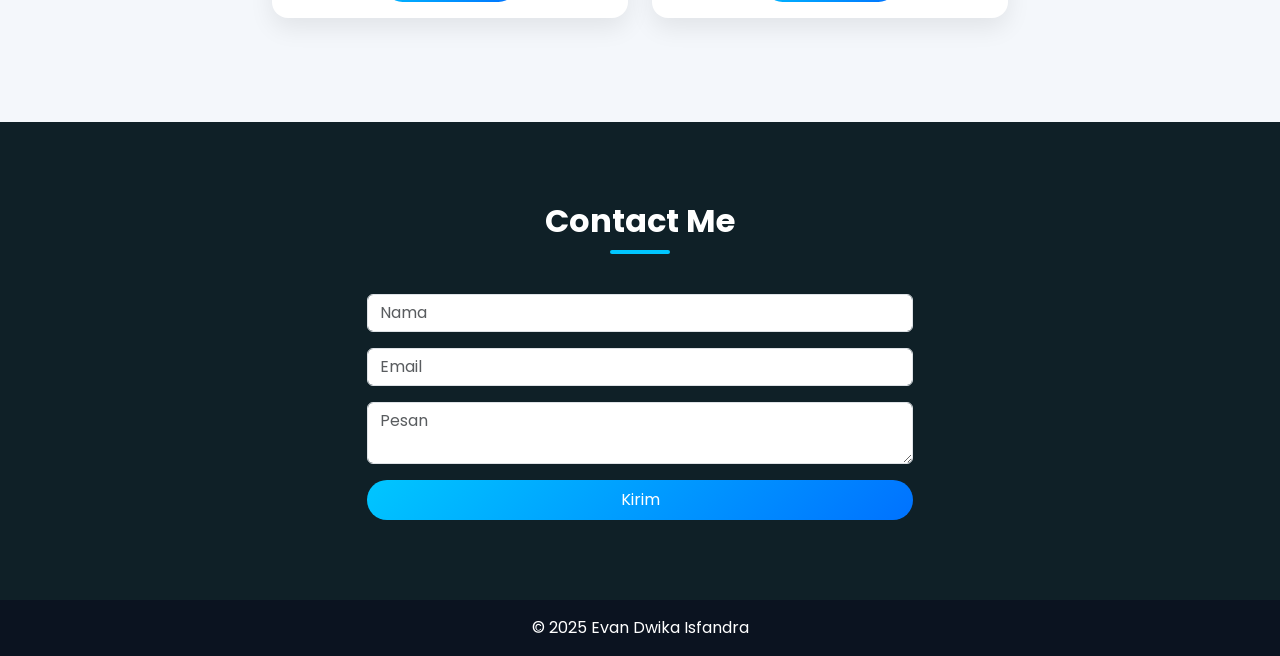
==== commit 0b72f760: "Update index.html" ====
--- a/index.html
+++ b/index.html
@@ -75,7 +75,7 @@
       <div class="col-md-4 mb-4">
         <div class="card">
           <img src="https://thumb.viva.id/vivabandung/665x374/2024/09/13/66e43d80574c4-tampilan-game-flappy-bird_bandung.jpg" class="card-img-top">
-          <div class="card-body">
+          <div class="card-body text-center">
             <h5>Flappy Bird</h5>
             <p>Game Python dengan mekanisme sederhana dan sistem skor.</p>
             <a href="projects-detail.html#flappy" class="btn btn-primary btn-sm">
@@ -89,7 +89,7 @@
       <div class="col-md-4 mb-4">
         <div class="card">
           <img src="https://encrypted-tbn0.gstatic.com/images?q=tbn:ANd9GcQ0tL0SsrIbvxZwT_bL6ox1vkdPgZ5mLDSTYA&s" class="card-img-top">
-          <div class="card-body">
+          <div class="card-body text-center">
             <h5>Snake Game</h5>
             <p>Game klasik dengan sistem poin dan tingkat kesulitan.</p>
             <a href="projects-detail.html#snake" class="btn btn-primary btn-sm">
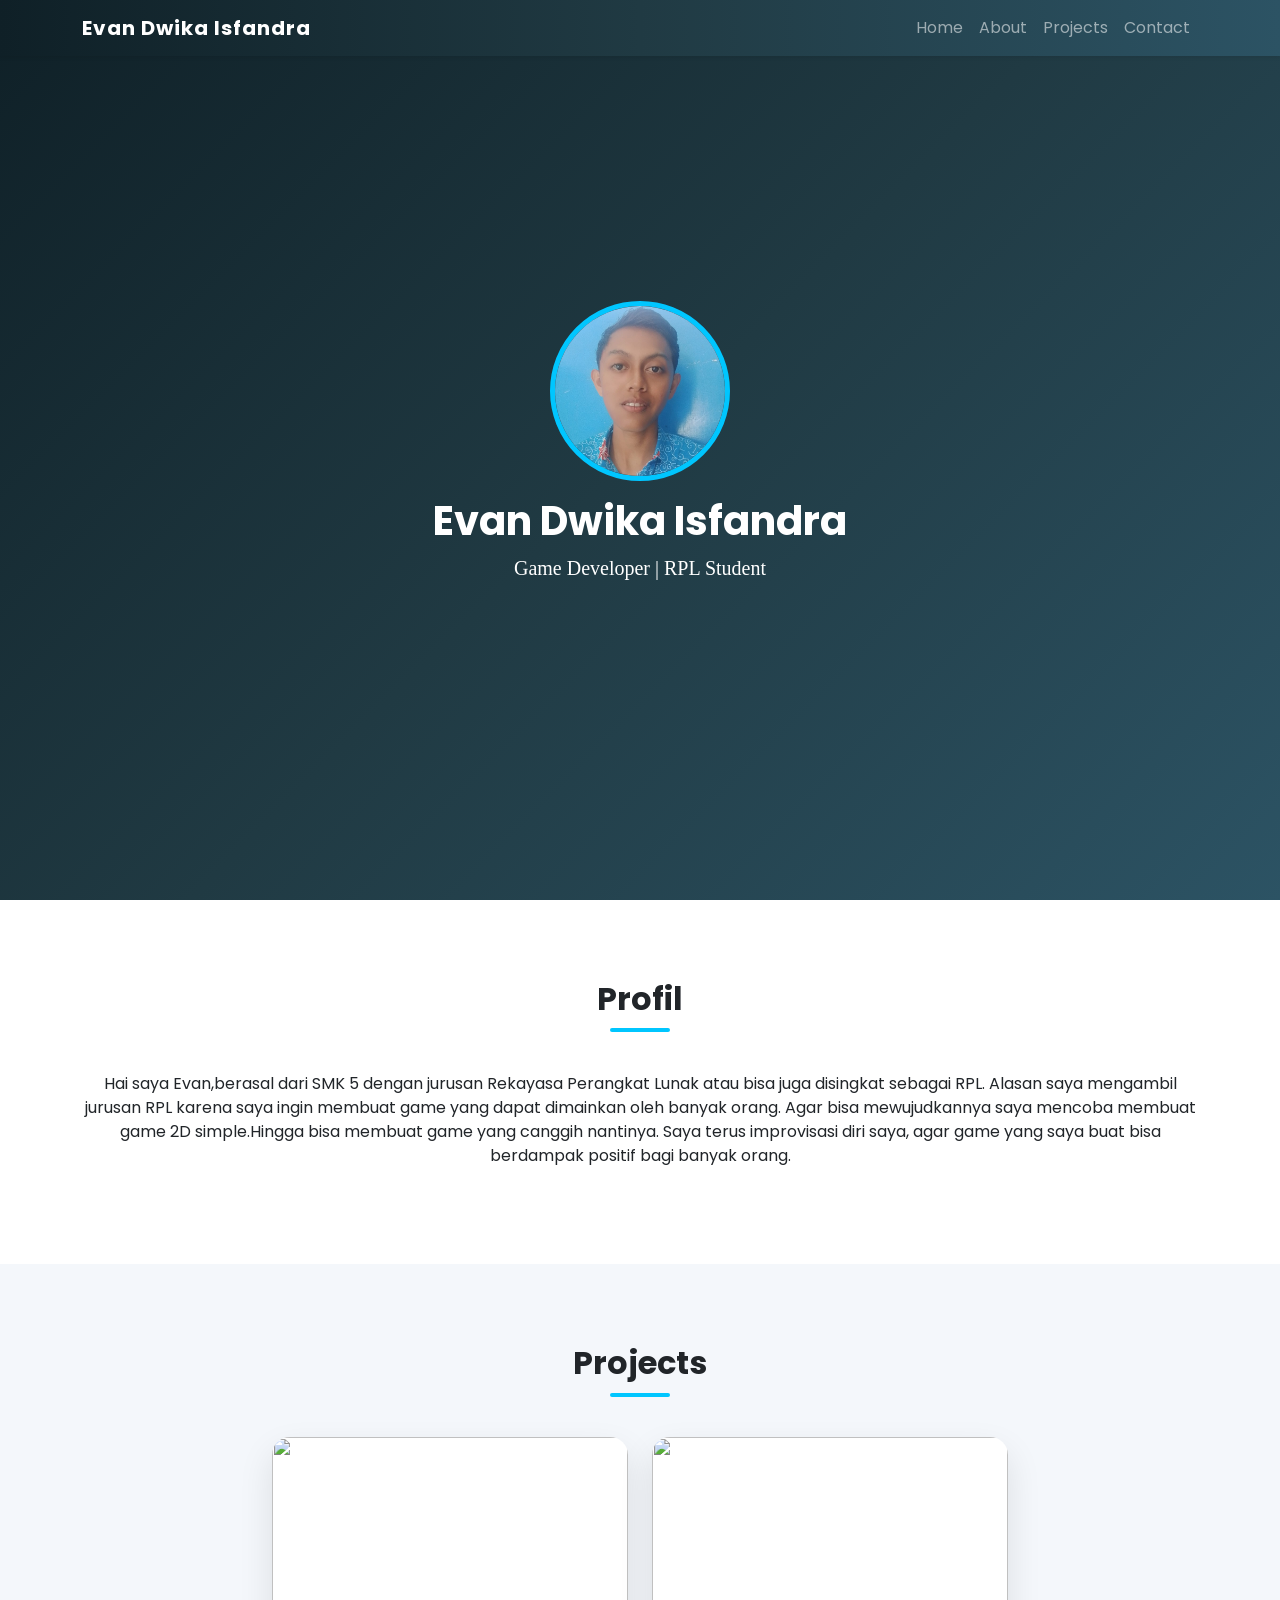
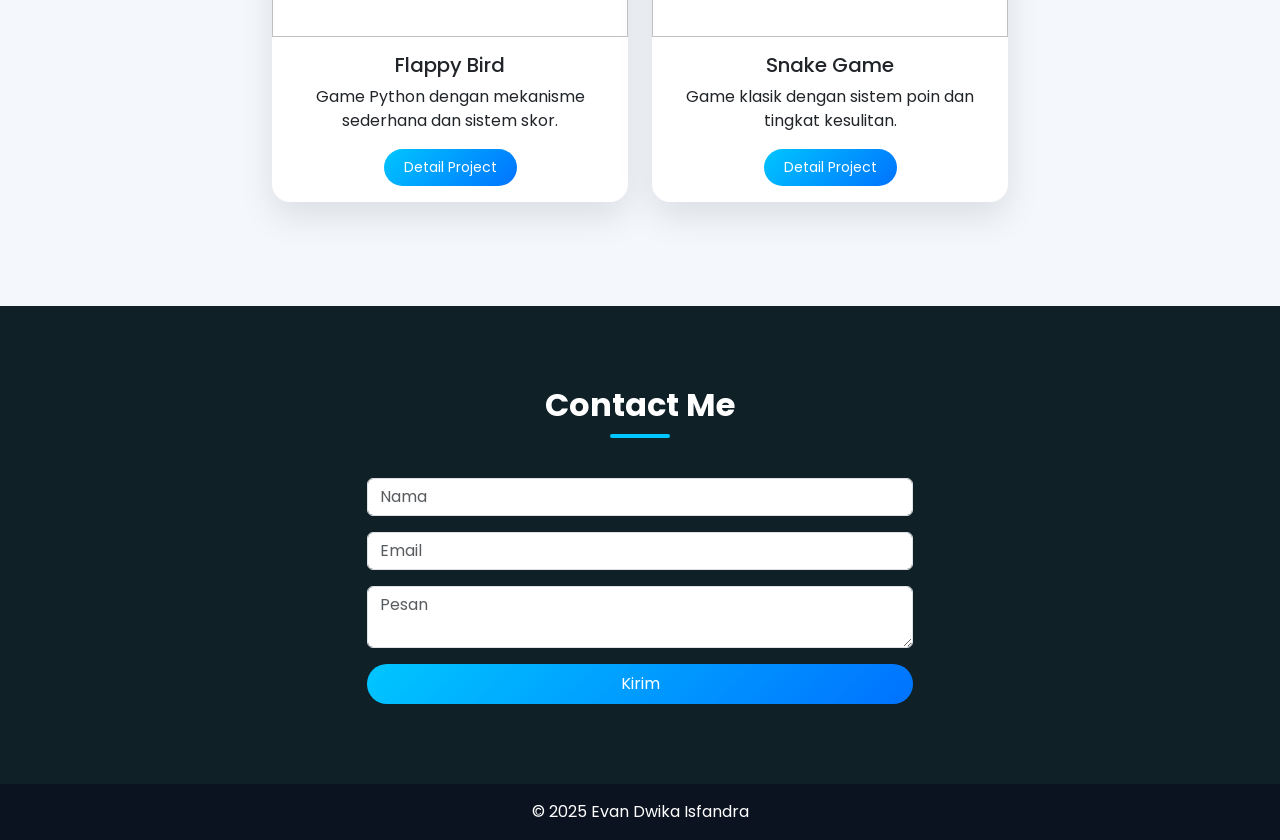
==== commit 9b704e65: "Update index.html" ====
--- a/index.html
+++ b/index.html
@@ -12,16 +12,53 @@
   <link href="https://fonts.googleapis.com/css2?family=Poppins:wght@300;400;600;700&display=swap" rel="stylesheet">
 
   <style>
-    body { font-family: 'Poppins', sans-serif; background-color: #f4f7fb; scroll-behavior: smooth; }
-    .navbar { background: linear-gradient(90deg, #0f2027, #203a43, #2c5364); }
-    .navbar-brand { font-weight: 700; letter-spacing: 1px; }
-    .jumbotron { min-height: 100vh; background: linear-gradient(135deg, #0f2027, #203a43, #2c5364); color: white; display: flex; flex-direction: column; justify-content: center; align-items: center; text-align: center; padding-top: 5rem; }
+    body 
+    { 
+      font-family: 'Poppins'; 
+      sans-serif; background-color: #f4f7fb; 
+      scroll-behavior: smooth; 
+    }
+    .navbar 
+    { 
+      background: linear-gradient(90deg, #0f2027, #203a43, #2c5364); 
+    }
+    .navbar-brand 
+    { 
+      font-weight: 700; letter-spacing: 1px; 
+    }
+    .jumbotron 
+    { 
+      min-height: 100vh; 
+      background: linear-gradient(135deg, #0f2027, #203a43, #2c5364); 
+      color: white; 
+      display: flex; 
+      flex-direction: column; 
+      justify-content: center; 
+      align-items: center; 
+      text-align: center; 
+      padding-top: 5rem; 
+    }
     .jumbotron img { width: 180px; border-radius: 50%; border: 5px solid #00c6ff; margin-bottom: 1rem; }
     section { padding: 80px 0; }
     .section-title { font-weight: 700; margin-bottom: 40px; position: relative; text-align: center; }
     .section-title::after { content: ''; width: 60px; height: 4px; background: #00c6ff; display: block; margin: 10px auto 0; border-radius: 2px; }
-    .card { border: none; border-radius: 16px; box-shadow: 0 10px 25px rgba(0,0,0,0.08); }
-    .card img { border-top-left-radius: 16px; border-top-right-radius: 16px; }
+    .card {
+      border: none;
+      border-radius: 18px;
+      box-shadow: 0 15px 35px rgba(0,0,0,0.1);
+      transition: 0.4s;
+      overflow: hidden;
+    }
+
+    .card:hover {
+      transform: translateY(-12px);
+      box-shadow: 0 25px 50px rgba(0,0,0,0.2);
+    }
+
+    .card img {
+      height: 200px;
+      object-fit: cover;
+    }
     .btn-primary { background: linear-gradient(135deg, #00c6ff, #0072ff); border: none; border-radius: 30px; padding: 8px 20px; }
     #contact { background: #0f2027; color: white; }
     footer { background: #0b1320; }
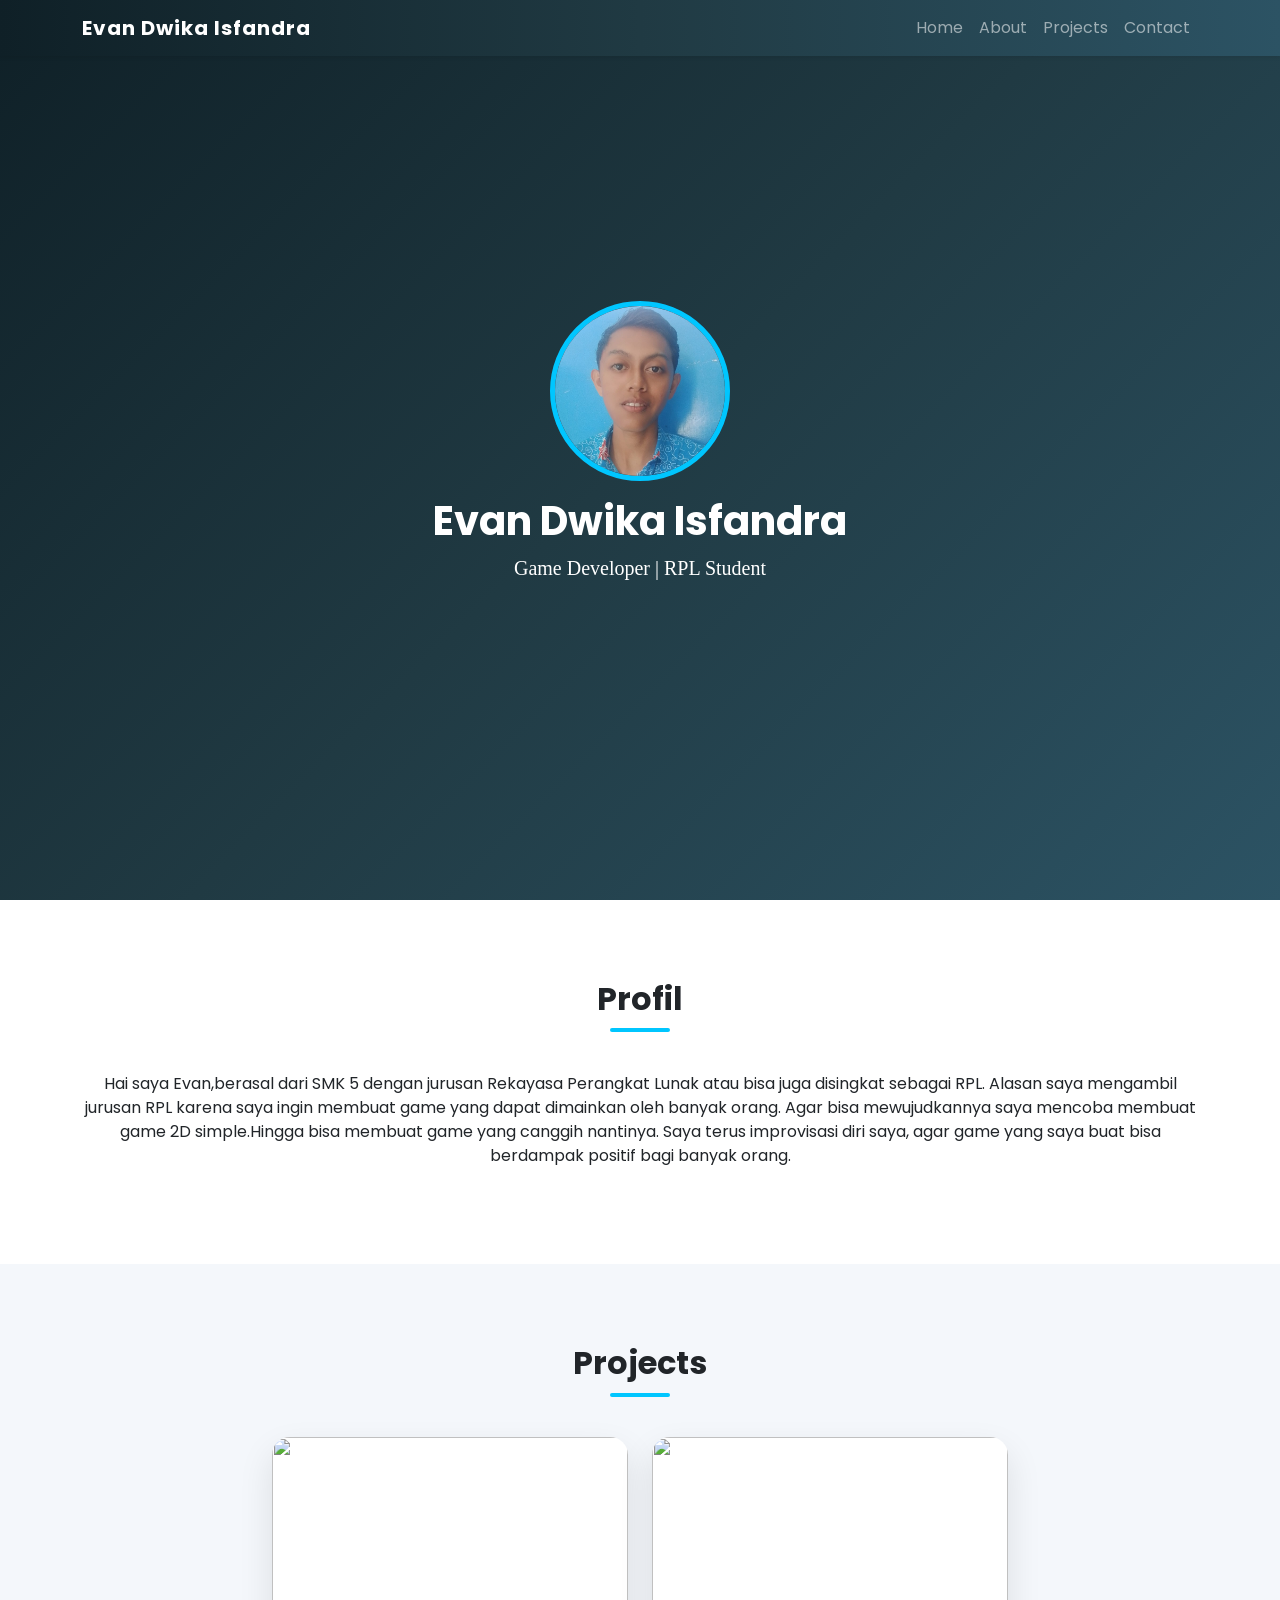
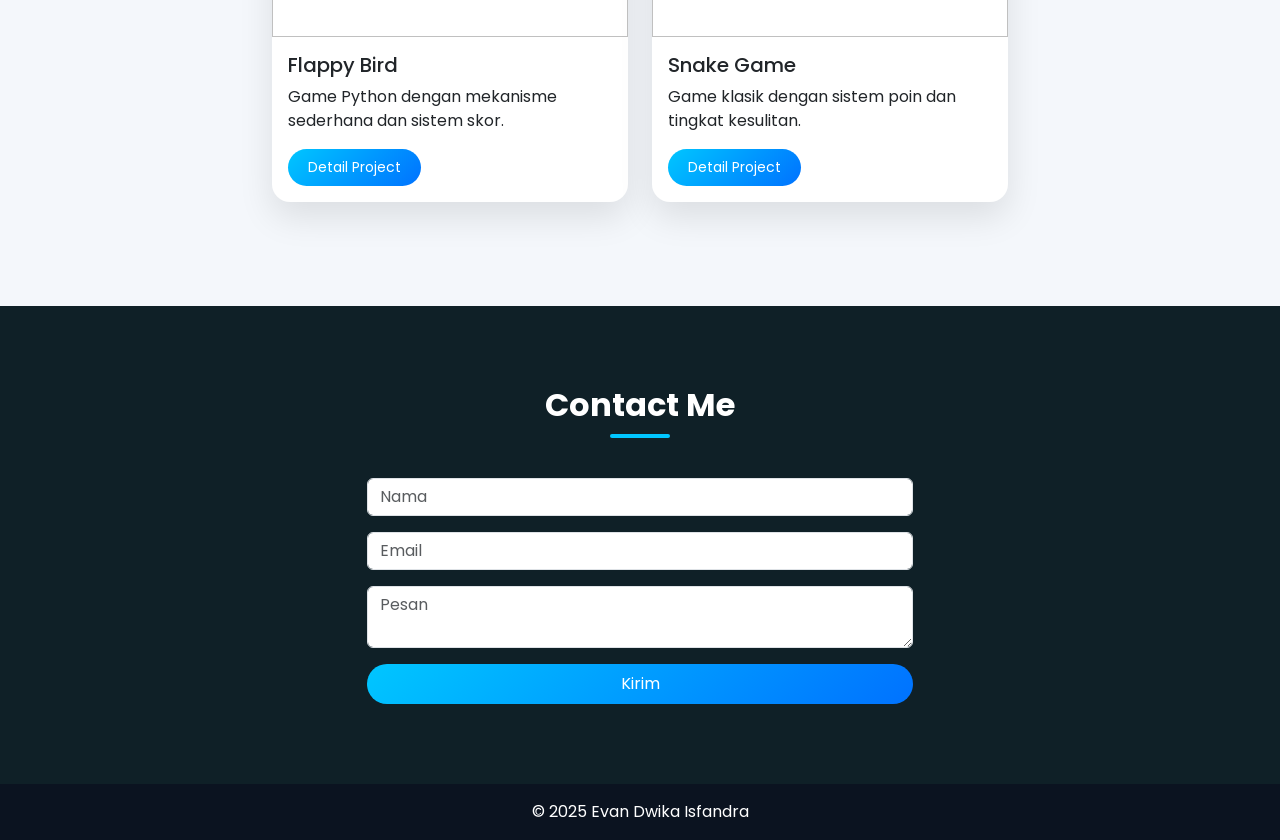
==== commit 30a131bd: "Add files via upload" ====
--- a/index.html
+++ b/index.html
@@ -1,164 +1,166 @@
-<!DOCTYPE html>
-<html lang="id">
-<head>
-  <meta charset="UTF-8" />
-  <meta name="viewport" content="width=device-width, initial-scale=1.0" />
-  <title>Portofolio Evan Dwika Isfandra</title>
-
-  <!-- Bootstrap -->
-  <link href="https://cdn.jsdelivr.net/npm/bootstrap@5.3.2/dist/css/bootstrap.min.css" rel="stylesheet">
-
-  <!-- Google Font -->
-  <link href="https://fonts.googleapis.com/css2?family=Poppins:wght@300;400;600;700&display=swap" rel="stylesheet">
-
-  <style>
-    body 
-    { 
-      font-family: 'Poppins'; 
-      sans-serif; background-color: #f4f7fb; 
-      scroll-behavior: smooth; 
-    }
-    .navbar 
-    { 
-      background: linear-gradient(90deg, #0f2027, #203a43, #2c5364); 
-    }
-    .navbar-brand 
-    { 
-      font-weight: 700; letter-spacing: 1px; 
-    }
-    .jumbotron 
-    { 
-      min-height: 100vh; 
-      background: linear-gradient(135deg, #0f2027, #203a43, #2c5364); 
-      color: white; 
-      display: flex; 
-      flex-direction: column; 
-      justify-content: center; 
-      align-items: center; 
-      text-align: center; 
-      padding-top: 5rem; 
-    }
-    .jumbotron img { width: 180px; border-radius: 50%; border: 5px solid #00c6ff; margin-bottom: 1rem; }
-    section { padding: 80px 0; }
-    .section-title { font-weight: 700; margin-bottom: 40px; position: relative; text-align: center; }
-    .section-title::after { content: ''; width: 60px; height: 4px; background: #00c6ff; display: block; margin: 10px auto 0; border-radius: 2px; }
-    .card {
-      border: none;
-      border-radius: 18px;
-      box-shadow: 0 15px 35px rgba(0,0,0,0.1);
-      transition: 0.4s;
-      overflow: hidden;
-    }
-
-    .card:hover {
-      transform: translateY(-12px);
-      box-shadow: 0 25px 50px rgba(0,0,0,0.2);
-    }
-
-    .card img {
-      height: 200px;
-      object-fit: cover;
-    }
-    .btn-primary { background: linear-gradient(135deg, #00c6ff, #0072ff); border: none; border-radius: 30px; padding: 8px 20px; }
-    #contact { background: #0f2027; color: white; }
-    footer { background: #0b1320; }
-  </style>
-</head>
-
-<body>
-
-<!-- NAVBAR -->
-<nav class="navbar navbar-expand-lg navbar-dark fixed-top shadow-sm">
-  <div class="container">
-    <a class="navbar-brand" href="#">Evan Dwika Isfandra</a>
-    <button class="navbar-toggler" data-bs-toggle="collapse" data-bs-target="#navbarNav">
-      <span class="navbar-toggler-icon"></span>
-    </button>
-    <div class="collapse navbar-collapse" id="navbarNav">
-      <ul class="navbar-nav ms-auto">
-        <li class="nav-item"><a class="nav-link" href="#home">Home</a></li>
-        <li class="nav-item"><a class="nav-link" href="#about">About</a></li>
-        <li class="nav-item"><a class="nav-link" href="#projects">Projects</a></li>
-        <li class="nav-item"><a class="nav-link" href="#contact">Contact</a></li>
-      </ul>
-    </div>
-  </div>
-</nav>
-
-<!-- JUMBOTRON -->
-<section class="jumbotron" id="home">
-  <img src="WhatsApp Image 2025-07-24 at 10.12.12.jpeg">
-  <h1 class="fw-bold">Evan Dwika Isfandra</h1>
-  <p class="lead">Game Developer | RPL Student</p>
-</section>
-
-<!-- ABOUT -->
-<section id="about" class="bg-white">
-  <div class="container">
-    <h2 class="section-title">Profil</h2>
-    <p class="text-center">
-      Hai saya Evan,berasal dari SMK 5 dengan jurusan Rekayasa Perangkat Lunak atau bisa juga disingkat sebagai RPL. Alasan saya mengambil jurusan RPL karena saya ingin membuat game yang dapat dimainkan oleh banyak orang. Agar bisa mewujudkannya saya mencoba membuat game 2D simple.Hingga bisa membuat game yang canggih nantinya. Saya terus improvisasi diri saya, agar game yang saya buat bisa berdampak positif bagi banyak orang. 
-    </p>
-  </div>
-</section>
-
-<!-- PROJECTS -->
-<section id="projects">
-  <div class="container">
-    <h2 class="section-title">Projects</h2>
-    <div class="row justify-content-center">
-
-      <!-- FLAPPY -->
-      <div class="col-md-4 mb-4">
-        <div class="card">
-          <img src="https://thumb.viva.id/vivabandung/665x374/2024/09/13/66e43d80574c4-tampilan-game-flappy-bird_bandung.jpg" class="card-img-top">
-          <div class="card-body text-center">
-            <h5>Flappy Bird</h5>
-            <p>Game Python dengan mekanisme sederhana dan sistem skor.</p>
-            <a href="projects-detail.html#flappy" class="btn btn-primary btn-sm">
-              Detail Project
-            </a>
-          </div>
-        </div>
-      </div>
-
-      <!-- SNAKE -->
-      <div class="col-md-4 mb-4">
-        <div class="card">
-          <img src="https://encrypted-tbn0.gstatic.com/images?q=tbn:ANd9GcQ0tL0SsrIbvxZwT_bL6ox1vkdPgZ5mLDSTYA&s" class="card-img-top">
-          <div class="card-body text-center">
-            <h5>Snake Game</h5>
-            <p>Game klasik dengan sistem poin dan tingkat kesulitan.</p>
-            <a href="projects-detail.html#snake" class="btn btn-primary btn-sm">
-              Detail Project
-            </a>
-          </div>
-        </div>
-      </div>
-
-    </div>
-  </div>
-</section>
-
-<!-- CONTACT -->
-<section id="contact">
-  <div class="container">
-    <h2 class="section-title">Contact Me</h2>
-    <div class="row justify-content-center">
-      <div class="col-md-6">
-        <input class="form-control mb-3" placeholder="Nama">
-        <input class="form-control mb-3" placeholder="Email">
-        <textarea class="form-control mb-3" placeholder="Pesan"></textarea>
-        <button class="btn btn-primary w-100">Kirim</button>
-      </div>
-    </div>
-  </div>
-</section>
-
-<footer class="text-white text-center py-3">
-  &copy; 2025 Evan Dwika Isfandra
-</footer>
-
-<script src="https://cdn.jsdelivr.net/npm/bootstrap@5.3.2/dist/js/bootstrap.bundle.min.js"></script>
-</body>
-</html>
+<!DOCTYPE html>
+<html lang="id">
+<head>
+  <meta charset="UTF-8" />
+  <meta name="viewport" content="width=device-width, initial-scale=1.0" />
+  <title>Portofolio Evan Dwika Isfandra</title>
+
+  <!-- Bootstrap -->
+  <link href="https://cdn.jsdelivr.net/npm/bootstrap@5.3.2/dist/css/bootstrap.min.css" rel="stylesheet">
+
+  <!-- Google Font -->
+  <link href="https://fonts.googleapis.com/css2?family=Poppins:wght@300;400;600;700&display=swap" rel="stylesheet">
+
+  <style>
+    body 
+    { 
+      font-family: 'Poppins'; 
+      sans-serif; background-color: #f4f7fb; 
+      scroll-behavior: smooth; 
+    }
+    .navbar 
+    { 
+      background: linear-gradient(90deg, #0f2027, #203a43, #2c5364); 
+    }
+    .navbar-brand 
+    { 
+      font-weight: 700; letter-spacing: 1px; 
+    }
+    .jumbotron 
+    { 
+      min-height: 100vh; 
+      background: linear-gradient(135deg, #0f2027, #203a43, #2c5364); 
+      color: white; 
+      display: flex; 
+      flex-direction: column; 
+      justify-content: center; 
+      align-items: center; 
+      text-align: center; 
+      padding-top: 5rem; 
+    }
+    .jumbotron img { width: 180px; border-radius: 50%; border: 5px solid #00c6ff; margin-bottom: 1rem; }
+    section { padding: 80px 0; }
+    .section-title { font-weight: 700; margin-bottom: 40px; position: relative; text-align: center; }
+    .section-title::after { content: ''; width: 60px; height: 4px; background: #00c6ff; display: block; margin: 10px auto 0; border-radius: 2px; }
+    .card {
+      border: none;
+      border-radius: 18px;
+      box-shadow: 0 15px 35px rgba(0,0,0,0.1);
+      transition: 0.4s;
+      overflow: hidden;
+    }
+
+    .card:hover {
+      transform: translateY(-12px);
+      box-shadow: 0 25px 50px rgba(0,0,0,0.2);
+    }
+
+    .card img {
+      height: 200px;
+      object-fit: cover;
+    }
+    .btn-primary { background: linear-gradient(135deg, #00c6ff, #0072ff); border: none; border-radius: 30px; padding: 8px 20px; }
+    #contact { background: #0f2027; color: white; }
+    footer { background: #0b1320; }
+  </style>
+</head>
+
+<body>
+
+<!-- NAVBAR -->
+<nav class="navbar navbar-expand-lg navbar-dark fixed-top shadow-sm">
+  <div class="container">
+    <a class="navbar-brand" href="#">Evan Dwika Isfandra</a>
+    <button class="navbar-toggler" data-bs-toggle="collapse" data-bs-target="#navbarNav">
+      <span class="navbar-toggler-icon"></span>
+    </button>
+    <div class="collapse navbar-collapse" id="navbarNav">
+      <ul class="navbar-nav ms-auto">
+        <li class="nav-item"><a class="nav-link" href="#home">Home</a></li>
+        <li class="nav-item"><a class="nav-link" href="#about">About</a></li>
+        <li class="nav-item"><a class="nav-link" href="#projects">Projects</a></li>
+        <li class="nav-item"><a class="nav-link" href="#contact">Contact</a></li>
+      </ul>
+    </div>
+  </div>
+</nav>
+
+<!-- JUMBOTRON -->
+<section class="jumbotron" id="home">
+  <img src="WhatsApp Image 2025-07-24 at 10.12.12.jpeg">
+  <h1 class="fw-bold">Evan Dwika Isfandra</h1>
+  <p class="lead">Game Developer | RPL Student</p>
+</section>
+
+<!-- ABOUT -->
+<section id="about" class="bg-white">
+  <div class="container">
+    <h2 class="section-title">Profil</h2>
+    <p class="text-center">
+      Hai saya Evan,berasal dari SMK 5 dengan jurusan Rekayasa Perangkat Lunak atau bisa juga disingkat sebagai RPL. Alasan saya mengambil jurusan RPL karena saya ingin membuat game yang dapat dimainkan oleh banyak orang. Agar bisa mewujudkannya saya mencoba membuat game 2D simple.Hingga bisa membuat game yang canggih nantinya. Saya terus improvisasi diri saya, agar game yang saya buat bisa berdampak positif bagi banyak orang. 
+    </p>
+  </div>
+</section>
+
+<!-- PROJECTS -->
+<section id="projects">
+  <div class="container">
+    <h2 class="section-title">Projects</h2>
+
+    <!-- BARIS 1 -->
+    <div class="row justify-content-center">
+
+      <!-- PROJECT 1 -->
+      <div class="col-md-4 mb-4">
+        <div class="card">
+          <img src="https://thumb.viva.id/vivabandung/665x374/2024/09/13/66e43d80574c4-tampilan-game-flappy-bird_bandung.jpg" class="card-img-top">
+          <div class="card-body">
+            <h5>Flappy Bird</h5>
+            <p>Game Python dengan mekanisme sederhana dan sistem skor.</p>
+            <a href="projects-detail.html#flappy" class="btn btn-primary btn-sm">
+              Detail Project
+            </a>
+          </div>
+        </div>
+      </div>
+
+      <!-- PROJECT 2 -->
+      <div class="col-md-4 mb-4">
+        <div class="card">
+          <img src="https://encrypted-tbn0.gstatic.com/images?q=tbn:ANd9GcQ0tL0SsrIbvxZwT_bL6ox1vkdPgZ5mLDSTYA&s" class="card-img-top">
+          <div class="card-body">
+            <h5>Snake Game</h5>
+            <p>Game klasik dengan sistem poin dan tingkat kesulitan.</p>
+            <a href="projects-detail.html#snake" class="btn btn-primary btn-sm">
+              Detail Project
+            </a>
+          </div>
+        </div>
+      </div>
+
+    </div>
+  </div>
+</section>
+
+<!-- CONTACT -->
+<section id="contact">
+  <div class="container">
+    <h2 class="section-title">Contact Me</h2>
+    <div class="row justify-content-center">
+      <div class="col-md-6">
+        <input class="form-control mb-3" placeholder="Nama">
+        <input class="form-control mb-3" placeholder="Email">
+        <textarea class="form-control mb-3" placeholder="Pesan"></textarea>
+        <button class="btn btn-primary w-100">Kirim</button>
+      </div>
+    </div>
+  </div>
+</section>
+
+<footer class="text-white text-center py-3">
+  &copy; 2025 Evan Dwika Isfandra
+</footer>
+
+<script src="https://cdn.jsdelivr.net/npm/bootstrap@5.3.2/dist/js/bootstrap.bundle.min.js"></script>
+</body>
+</html>
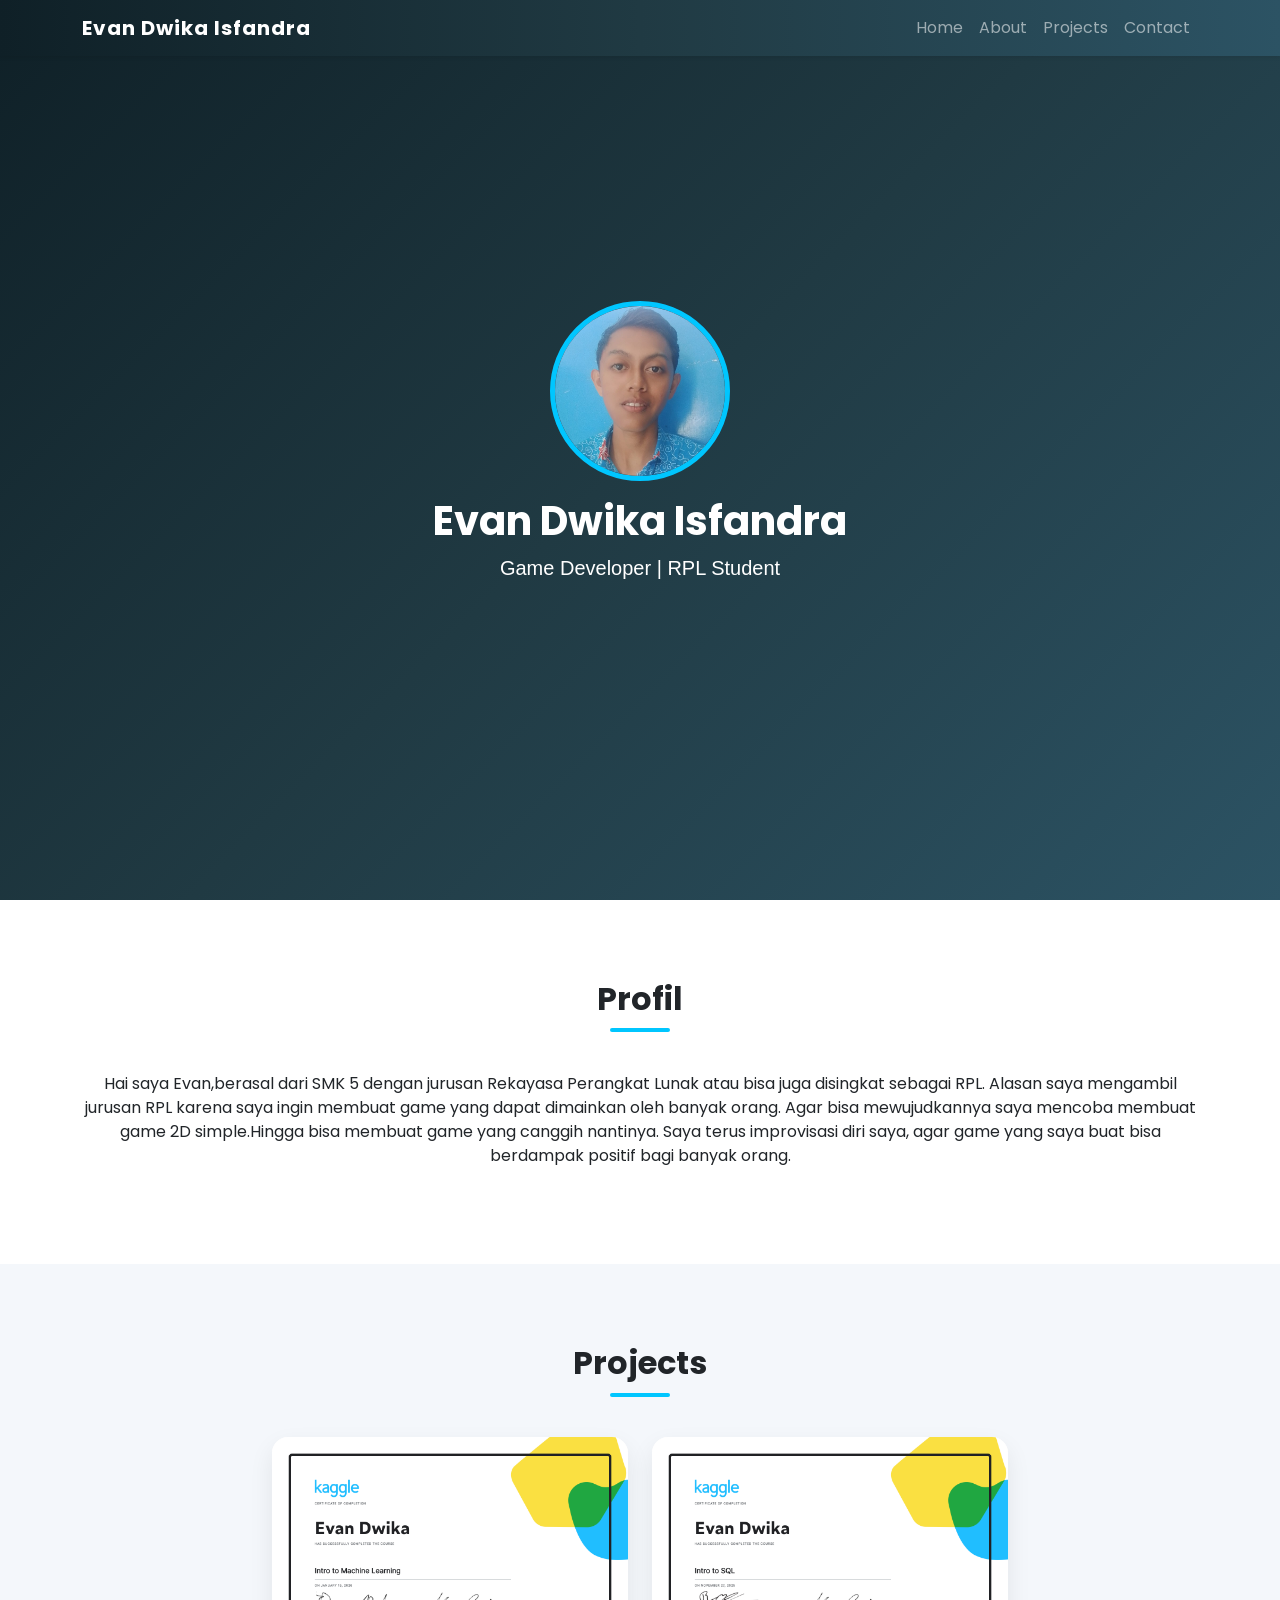
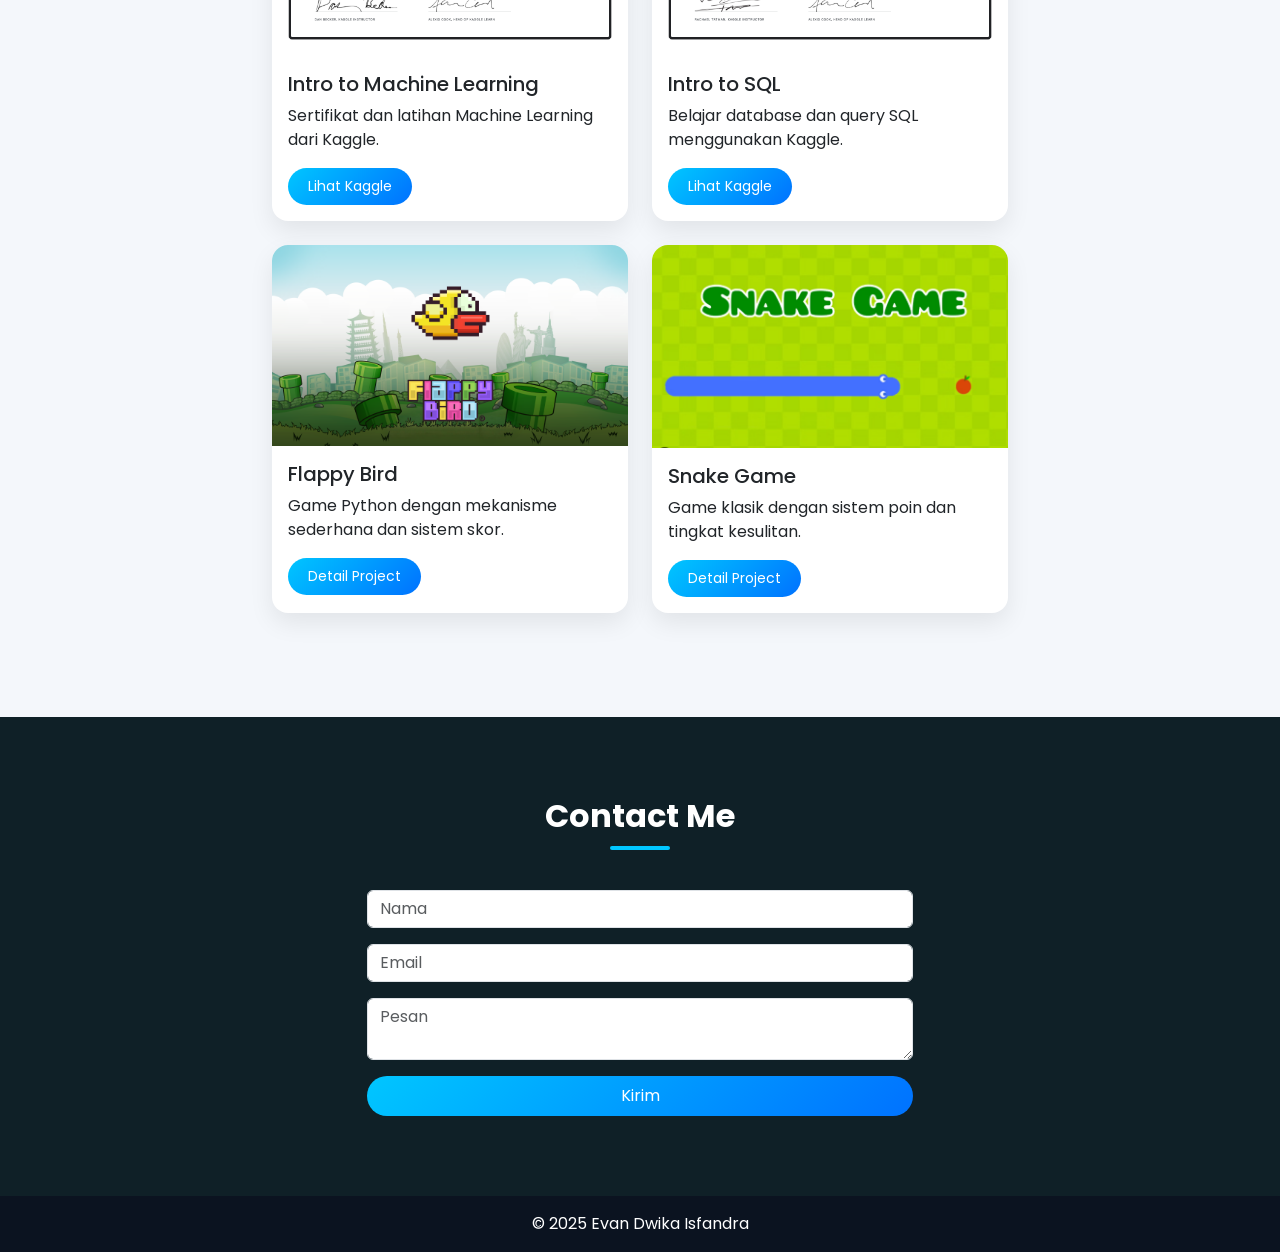
==== commit 887be6f9: "Up" ====
--- a/index.html
+++ b/index.html
@@ -12,53 +12,16 @@
   <link href="https://fonts.googleapis.com/css2?family=Poppins:wght@300;400;600;700&display=swap" rel="stylesheet">
 
   <style>
-    body 
-    { 
-      font-family: 'Poppins'; 
-      sans-serif; background-color: #f4f7fb; 
-      scroll-behavior: smooth; 
-    }
-    .navbar 
-    { 
-      background: linear-gradient(90deg, #0f2027, #203a43, #2c5364); 
-    }
-    .navbar-brand 
-    { 
-      font-weight: 700; letter-spacing: 1px; 
-    }
-    .jumbotron 
-    { 
-      min-height: 100vh; 
-      background: linear-gradient(135deg, #0f2027, #203a43, #2c5364); 
-      color: white; 
-      display: flex; 
-      flex-direction: column; 
-      justify-content: center; 
-      align-items: center; 
-      text-align: center; 
-      padding-top: 5rem; 
-    }
+    body { font-family: 'Poppins', sans-serif; background-color: #f4f7fb; scroll-behavior: smooth; }
+    .navbar { background: linear-gradient(90deg, #0f2027, #203a43, #2c5364); }
+    .navbar-brand { font-weight: 700; letter-spacing: 1px; }
+    .jumbotron { min-height: 100vh; background: linear-gradient(135deg, #0f2027, #203a43, #2c5364); color: white; display: flex; flex-direction: column; justify-content: center; align-items: center; text-align: center; padding-top: 5rem; }
     .jumbotron img { width: 180px; border-radius: 50%; border: 5px solid #00c6ff; margin-bottom: 1rem; }
     section { padding: 80px 0; }
     .section-title { font-weight: 700; margin-bottom: 40px; position: relative; text-align: center; }
     .section-title::after { content: ''; width: 60px; height: 4px; background: #00c6ff; display: block; margin: 10px auto 0; border-radius: 2px; }
-    .card {
-      border: none;
-      border-radius: 18px;
-      box-shadow: 0 15px 35px rgba(0,0,0,0.1);
-      transition: 0.4s;
-      overflow: hidden;
-    }
-
-    .card:hover {
-      transform: translateY(-12px);
-      box-shadow: 0 25px 50px rgba(0,0,0,0.2);
-    }
-
-    .card img {
-      height: 200px;
-      object-fit: cover;
-    }
+    .card { border: none; border-radius: 16px; box-shadow: 0 10px 25px rgba(0,0,0,0.08); }
+    .card img { border-top-left-radius: 16px; border-top-right-radius: 16px; }
     .btn-primary { background: linear-gradient(135deg, #00c6ff, #0072ff); border: none; border-radius: 30px; padding: 8px 20px; }
     #contact { background: #0f2027; color: white; }
     footer { background: #0b1320; }
@@ -112,13 +75,23 @@
 
       <!-- PROJECT 1 -->
       <div class="col-md-4 mb-4">
-        <div class="card">
-          <img src="https://thumb.viva.id/vivabandung/665x374/2024/09/13/66e43d80574c4-tampilan-game-flappy-bird_bandung.jpg" class="card-img-top">
+        <div class="card h-100">
+          <img src="Evan Dwika - Intro to Machine Learning.png"
+               class="card-img-top"
+               alt="Machine Learning">
+
           <div class="card-body">
-            <h5>Flappy Bird</h5>
-            <p>Game Python dengan mekanisme sederhana dan sistem skor.</p>
-            <a href="projects-detail.html#flappy" class="btn btn-primary btn-sm">
-              Detail Project
+            <h5>Intro to Machine Learning</h5>
+
+            <p>
+              Sertifikat dan latihan Machine Learning dari Kaggle.
+            </p>
+
+            <a href="https://www.kaggle.com/learn/certification/evandwika/intro-to-machine-learning"
+               target="_blank"
+               class="btn btn-primary btn-sm">
+
+               Lihat Kaggle
             </a>
           </div>
         </div>
@@ -126,17 +99,78 @@
 
       <!-- PROJECT 2 -->
       <div class="col-md-4 mb-4">
-        <div class="card">
-          <img src="https://encrypted-tbn0.gstatic.com/images?q=tbn:ANd9GcQ0tL0SsrIbvxZwT_bL6ox1vkdPgZ5mLDSTYA&s" class="card-img-top">
+        <div class="card h-100">
+          <img src="Evan Dwika - Intro to SQL.png"
+               class="card-img-top"
+               alt="SQL">
+
           <div class="card-body">
-            <h5>Snake Game</h5>
-            <p>Game klasik dengan sistem poin dan tingkat kesulitan.</p>
-            <a href="projects-detail.html#snake" class="btn btn-primary btn-sm">
-              Detail Project
+            <h5>Intro to SQL</h5>
+
+            <p>
+              Belajar database dan query SQL menggunakan Kaggle.
+            </p>
+
+            <a href="https://www.kaggle.com/learn/certification/evandwika/intro-to-sql"
+               target="_blank"
+               class="btn btn-primary btn-sm">
+
+               Lihat Kaggle
             </a>
           </div>
         </div>
       </div>
+
+    </div>
+
+    <!-- BARIS 2 -->
+    <div class="row justify-content-center">
+
+      <!-- FLAPPY -->
+<div class="col-md-4 mb-4">
+  <div class="card h-100">
+
+    <img src="flappy-bird-wnu7w.png"
+         class="card-img-top">
+
+    <div class="card-body">
+      <h5>Flappy Bird</h5>
+
+      <p>
+        Game Python dengan mekanisme sederhana dan sistem skor.
+      </p>
+
+      <a href="projects-detail.html#flappy"
+         class="btn btn-primary btn-sm">
+
+         Detail Project
+      </a>
+    </div>
+  </div>
+</div>
+
+<!-- SNAKE -->
+<div class="col-md-4 mb-4">
+  <div class="card h-100">
+
+    <img src="snake-snake.png"
+         class="card-img-top">
+
+    <div class="card-body">
+      <h5>Snake Game</h5>
+
+      <p>
+        Game klasik dengan sistem poin dan tingkat kesulitan.
+      </p>
+
+      <a href="projects-detail.html#snake"
+         class="btn btn-primary btn-sm">
+
+         Detail Project
+      </a>
+    </div>
+  </div>
+</div>
 
     </div>
   </div>
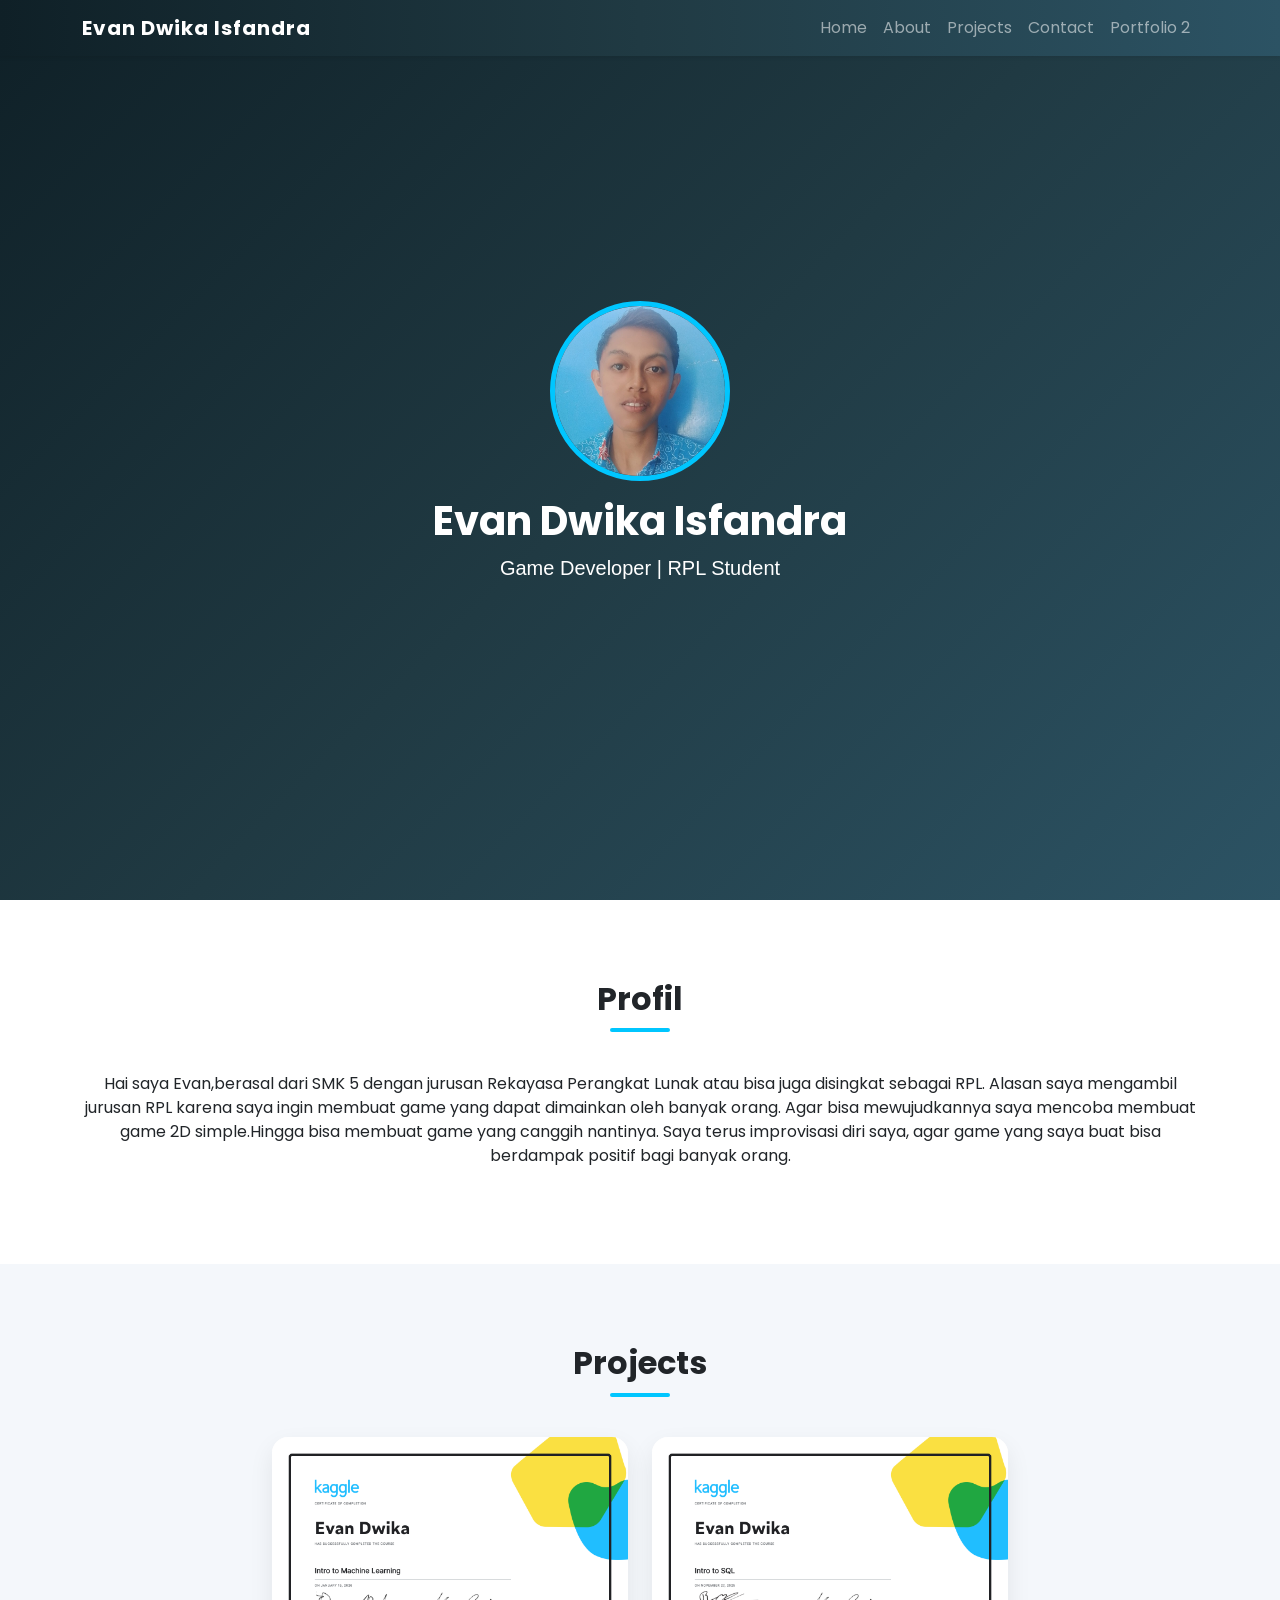
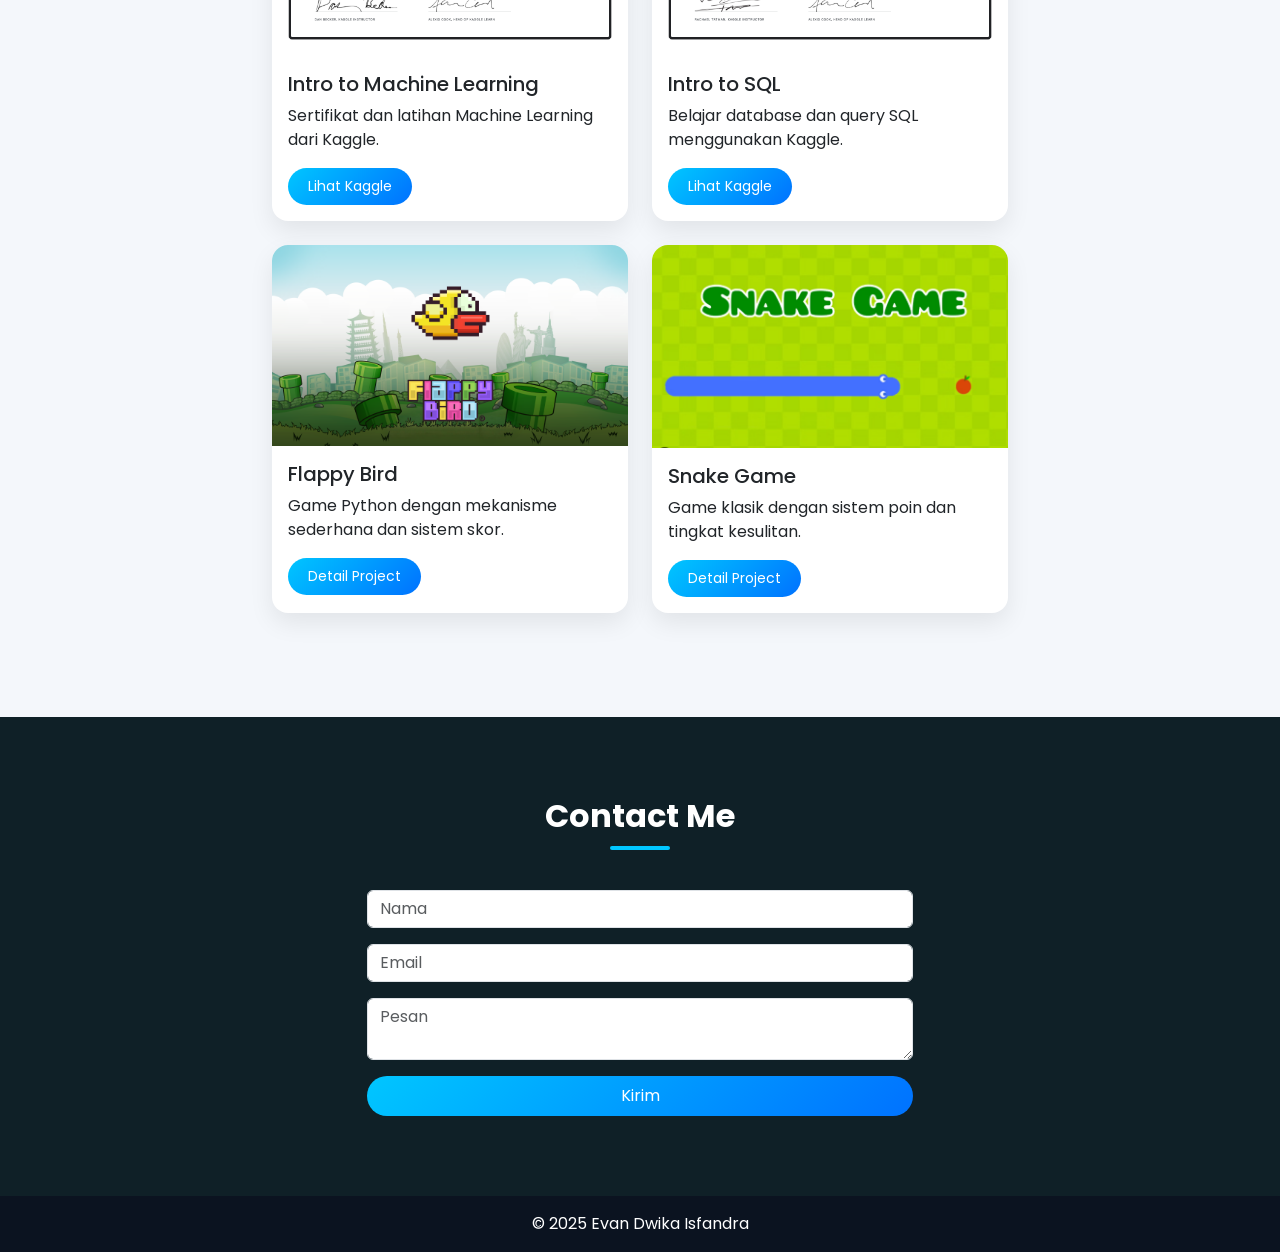
==== commit 54c4cd05: "Add files via upload" ====
--- a/index.html
+++ b/index.html
@@ -43,6 +43,7 @@
         <li class="nav-item"><a class="nav-link" href="#about">About</a></li>
         <li class="nav-item"><a class="nav-link" href="#projects">Projects</a></li>
         <li class="nav-item"><a class="nav-link" href="#contact">Contact</a></li>
+        <li class="nav-item"><a class="nav-link" href="porto2.html">Portfolio 2</a></li>
       </ul>
     </div>
   </div>
